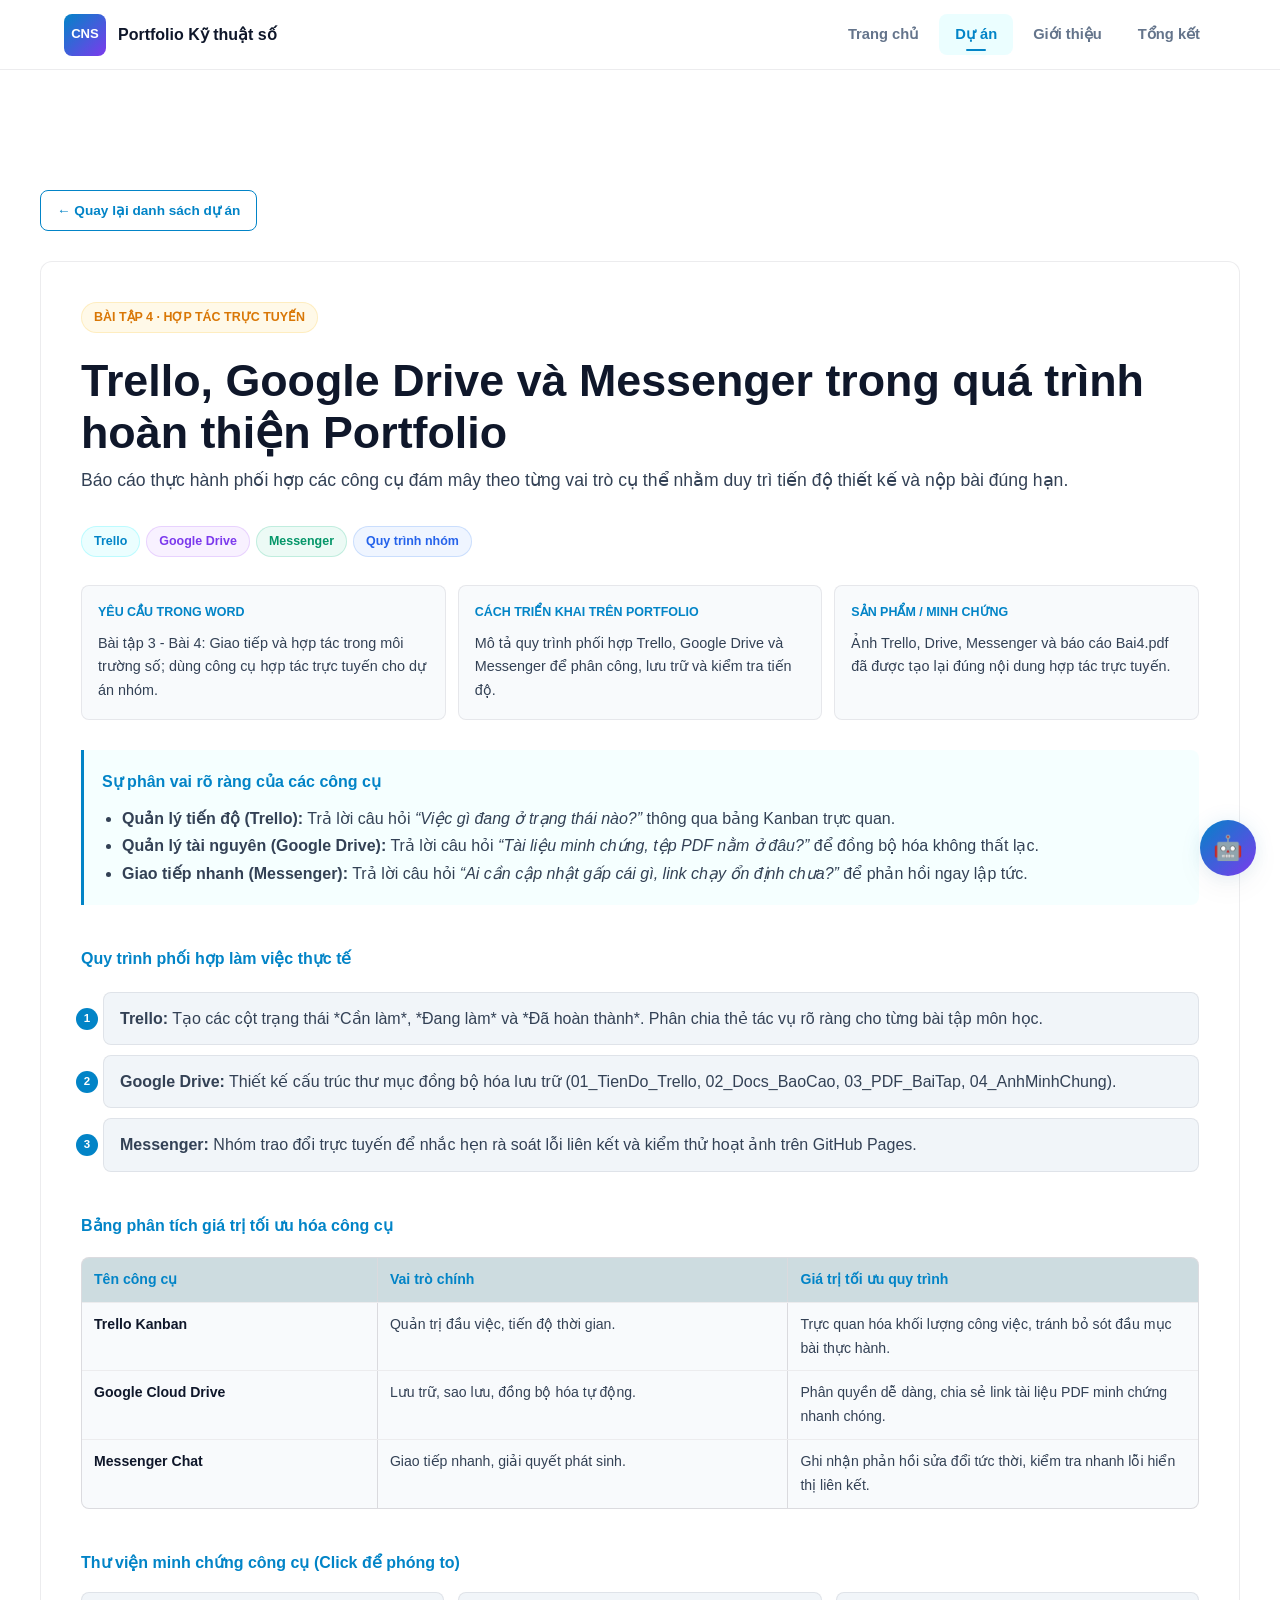
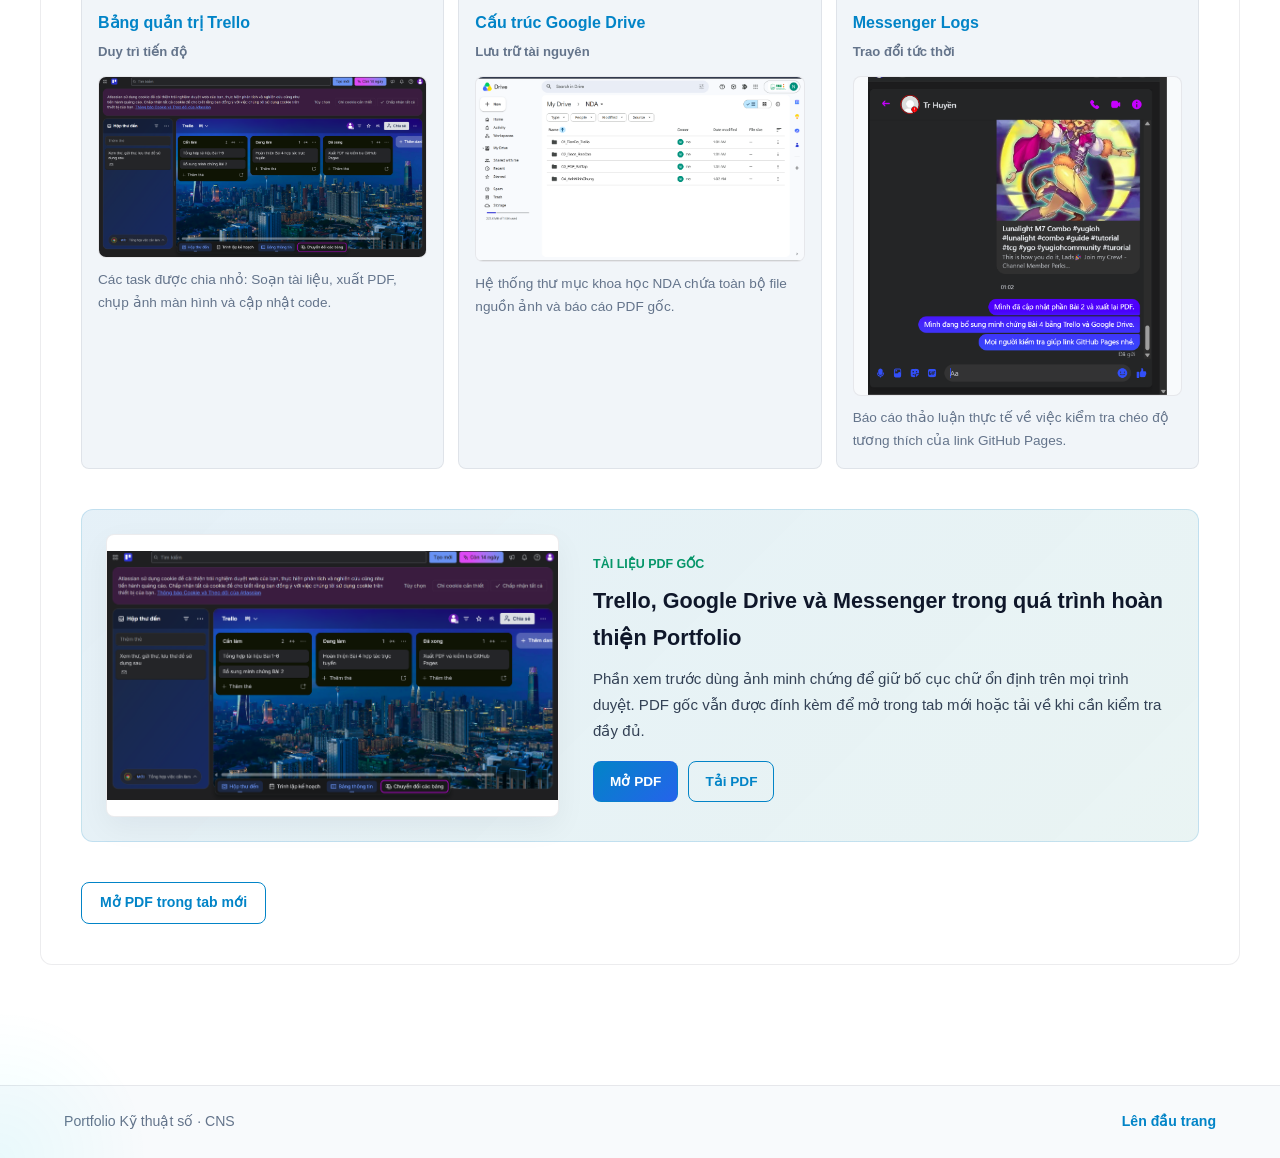
==== Source/project-4.html @ 31e47f51 "Add files via upload" ====
﻿<!DOCTYPE html>
<html lang="vi">
<head>
  <meta charset="utf-8">
  <meta name="viewport" content="width=device-width, initial-scale=1">
  <title>Bài tập 4 | Hợp tác trực tuyến</title>
  <meta name="description" content="Ứng dụng bộ ba công cụ Trello, Google Drive và Messenger để quản trị tiến độ và phối hợp làm việc nhóm hiệu quả.">
  <link rel="stylesheet" href="styles.css">
</head>
<body>
  <div class="scroll-progress"></div>
  <div class="page-transition active"><div class="loader-logo">CNS</div></div>
  <canvas id="matrix-canvas"></canvas>

  <header class="nav-bar">
    <a class="nav-brand" href="index.html">
      <span class="nav-logo">CNS</span>
      <span>Portfolio Kỹ thuật số</span>
    </a>
    <nav class="nav-links">
      <a href="index.html">Trang chủ</a>
      <a href="projects.html" class="active">Dự án</a>
      <a href="about.html">Giới thiệu</a>
      <a href="summary.html">Tổng kết</a>
    </nav>
  </header>

  <main class="section-shell">
    <div style="margin-bottom: 30px;">
      <a href="projects.html" class="btn btn-ghost btn-sm">&larr; Quay lại danh sách dự án</a>
    </div>

    <article class="glass-card fade-up" style="padding: clamp(20px, 5vw, 40px);">
      <div style="margin-bottom: 30px;">
        <span class="eyebrow">BÀI TẬP 4 &middot; HỢP TÁC TRỰC TUYẾN</span>
        <h2 style="margin-top: 10px;">Trello, Google Drive và Messenger trong quá trình hoàn thiện Portfolio</h2>
        <p style="color: var(--text-secondary); font-size: 1.1rem; margin-top: 8px;">
          Báo cáo thực hành phối hợp các công cụ đám mây theo từng vai trò cụ thể nhằm duy trì tiến độ thiết kế và nộp bài đúng hạn.
        </p>
      </div>

      <div class="project-tags" style="padding: 0 0 20px 0;">
        <span class="tag-chip cyan">Trello</span>
        <span class="tag-chip purple">Google Drive</span>
        <span class="tag-chip green">Messenger</span>
        <span class="tag-chip blue">Quy trình nhóm</span>
      </div>

      <div class="evidence-block">
        <h4>Sự phân vai rõ ràng của các công cụ</h4>
        <ul>
          <li><strong>Quản lý tiến độ (Trello):</strong> Trả lời câu hỏi <em>“Việc gì đang ở trạng thái nào?”</em> thông qua bảng Kanban trực quan.</li>
          <li><strong>Quản lý tài nguyên (Google Drive):</strong> Trả lời câu hỏi <em>“Tài liệu minh chứng, tệp PDF nằm ở đâu?”</em> để đồng bộ hóa không thất lạc.</li>
          <li><strong>Giao tiếp nhanh (Messenger):</strong> Trả lời câu hỏi <em>“Ai cần cập nhật gấp cái gì, link chạy ổn định chưa?”</em> để phản hồi ngay lập tức.</li>
        </ul>
      </div>

      <h4 style="margin: 40px 0 10px; color: var(--accent-cyan);">Quy trình phối hợp làm việc thực tế</h4>
      <ol class="timeline-list">
        <li><strong>Trello:</strong> Tạo các cột trạng thái *Cần làm*, *Đang làm* và *Đã hoàn thành*. Phân chia thẻ tác vụ rõ ràng cho từng bài tập môn học.</li>
        <li><strong>Google Drive:</strong> Thiết kế cấu trúc thư mục đồng bộ hóa lưu trữ (01_TienDo_Trello, 02_Docs_BaoCao, 03_PDF_BaiTap, 04_AnhMinhChung).</li>
        <li><strong>Messenger:</strong> Nhóm trao đổi trực tuyến để nhắc hẹn rà soát lỗi liên kết và kiểm thử hoạt ảnh trên GitHub Pages.</li>
      </ol>

      <h4 style="margin: 40px 0 10px; color: var(--accent-cyan);">Bảng phân tích giá trị tối ưu hóa công cụ</h4>
      <div class="strategy-table workflow-table" aria-label="Bảng tối ưu quy trình hợp tác">
        <div><strong>Tên công cụ</strong><strong>Vai trò chính</strong><strong>Giá trị tối ưu quy trình</strong></div>
        <div><span>Trello Kanban</span><span>Quản trị đầu việc, tiến độ thời gian.</span><span>Trực quan hóa khối lượng công việc, tránh bỏ sót đầu mục bài thực hành.</span></div>
        <div><span>Google Cloud Drive</span><span>Lưu trữ, sao lưu, đồng bộ hóa tự động.</span><span>Phân quyền dễ dàng, chia sẻ link tài liệu PDF minh chứng nhanh chóng.</span></div>
        <div><span>Messenger Chat</span><span>Giao tiếp nhanh, giải quyết phát sinh.</span><span>Ghi nhận phản hồi sửa đổi tức thời, kiểm tra nhanh lỗi hiển thị liên kết.</span></div>
      </div>

      <h4 style="margin: 40px 0 10px; color: var(--accent-cyan);">Thư viện minh chứng công cụ (Click để phóng to)</h4>
      <div class="tool-evidence-grid" aria-label="Minh chứng hợp tác trực tuyến Bài 4">
        <article class="tool-evidence-card">
          <div class="tool-evidence-head">
            <strong>Bảng quản trị Trello</strong>
            <span>Duy trì tiến độ</span>
          </div>
          <img class="tool-shot" src="../assets/images/bai4-trello.png" alt="Minh chứng Trello quản lý tiến độ Bài 4">
          <p>Các task được chia nhỏ: Soạn tài liệu, xuất PDF, chụp ảnh màn hình và cập nhật code.</p>
        </article>
        
        <article class="tool-evidence-card">
          <div class="tool-evidence-head">
            <strong>Cấu trúc Google Drive</strong>
            <span>Lưu trữ tài nguyên</span>
          </div>
          <img class="tool-shot" src="../assets/images/bai4-drive.png" alt="Minh chứng Google Drive lưu trữ tài nguyên Bài 4">
          <p>Hệ thống thư mục khoa học NDA chứa toàn bộ file nguồn ảnh và báo cáo PDF gốc.</p>
        </article>

        <article class="tool-evidence-card">
          <div class="tool-evidence-head">
            <strong>Messenger Logs</strong>
            <span>Trao đổi tức thời</span>
          </div>
          <img class="tool-shot" src="../assets/images/bai4-chat.png" alt="Minh chứng Messenger trao đổi về cập nhật Bài 2, bổ sung minh chứng Bài 4 và kiểm tra GitHub Pages">
          <p>Báo cáo thảo luận thực tế về việc kiểm tra chéo độ tương thích của link GitHub Pages.</p>
        </article>
      </div>

      <div class="link-row" style="margin-top: 40px;">
        <a href="../assets/pdfs/Bai4.pdf" target="_blank" rel="noopener">Xem báo cáo PDF đầy đủ</a>
      </div>
    </article>
  </main>

  <button class="chatbot-toggle">🤖</button>
  <div class="chatbot-panel">
    <div class="chatbot-header">
      <div class="bot-avatar">🤖</div>
      <div class="bot-info"><strong>Trợ lý AI</strong><span>Đang trực tuyến</span></div>
    </div>
    <div class="chatbot-messages"></div>
    <div class="chatbot-options"></div>
  </div>
  <button class="back-to-top">↑</button>

  <footer class="site-footer">
    <span>Portfolio Kỹ thuật số &middot; CNS</span>
    <a href="#" class="back-to-top-link">Lên đầu trang</a>
  </footer>

  <script src="script.js"></script>
</body>
</html>
---- Source/styles.css ----
/* ============================================================
   CNS Portfolio — AI / Tech Futuristic Theme
   Design System + All Page Styles
   ============================================================ */

/* --- Design Tokens --- */
:root {
  color-scheme: light;

  /* Backgrounds */
  --bg-primary: #ffffff;
  --bg-secondary: #f8fafc;
  --bg-tertiary: #f1f5f9;
  --bg-glass: rgba(255, 255, 255, 0.75);
  --bg-glass-heavy: rgba(255, 255, 255, 0.95);

  /* Accent Colors */
  --accent-cyan: #0284c7;
  --accent-purple: #7c3aed;
  --accent-green: #059669;
  --accent-pink: #db2777;
  --accent-gold: #d97706;
  --accent-blue: #2563eb;
  --accent-red: #dc2626;

  /* Text */
  --text-primary: #0f172a;
  --text-secondary: #334155;
  --text-muted: #64748b;
  --text-dim: #94a3b8;

  /* Borders & Glow */
  --border-subtle: rgba(15, 23, 42, 0.08);
  --border-glow: rgba(2, 132, 199, 0.15);
  --glow-cyan: 0 0 20px rgba(2, 132, 199, 0.1);
  --glow-purple: 0 0 20px rgba(124, 58, 237, 0.1);
  --glow-green: 0 0 20px rgba(5, 150, 105, 0.1);
  --shadow-card: 0 10px 30px rgba(15, 23, 42, 0.05);
  --shadow-heavy: 0 20px 50px rgba(15, 23, 42, 0.1);

  /* Spacing */
  --page-pad: clamp(18px, 5vw, 72px);
  --section-pad: clamp(60px, 10vw, 120px);

  /* Radius */
  --radius-sm: 8px;
  --radius-md: 10px;
  --radius-lg: 12px;
  --radius-xl: 14px;

  /* Transitions */
  --ease-out: cubic-bezier(0.22, 1, 0.36, 1);
  --transition-fast: 0.2s var(--ease-out);
  --transition-normal: 0.4s var(--ease-out);
  --transition-slow: 0.7s var(--ease-out);
}

/* --- Reset & Base --- */
*, *::before, *::after { box-sizing: border-box; }

html {
  scroll-behavior: smooth;
  scrollbar-width: thin;
  scrollbar-color: var(--accent-cyan) var(--bg-secondary);
}

body {
  margin: 0;
  background: var(--bg-primary);
  color: var(--text-primary);
  font-family: -apple-system, BlinkMacSystemFont, 'Segoe UI', Arial, sans-serif;
  line-height: 1.7;
  font-size: 16px;
  overflow-x: hidden;
}

img { display: block; max-width: 100%; }
a { color: var(--accent-cyan); text-decoration: none; transition: color var(--transition-fast); }
a:hover { color: var(--accent-pink); }
a:focus-visible,
button:focus-visible {
  outline: 3px solid rgba(2, 132, 199, 0.28);
  outline-offset: 3px;
}

h1, h2, h3, h4, p { overflow-wrap: anywhere; }
h1 { margin: 0; font-size: clamp(2.2rem, 6vw, 4.5rem); font-weight: 900; line-height: 1.05; letter-spacing: 0; }
h2 { margin: 0; font-size: clamp(1.6rem, 3.5vw, 2.8rem); font-weight: 800; line-height: 1.15; letter-spacing: 0; }
h3 { margin: 0; font-size: clamp(1.15rem, 2vw, 1.65rem); font-weight: 700; line-height: 1.25; }
h4 { margin: 0 0 10px; font-size: 1rem; font-weight: 700; }

code {
  font-family: Consolas, 'Cascadia Mono', monospace;
  font-size: 0.88em;
}

::selection {
  background: rgba(0, 240, 255, 0.3);
  color: #fff;
}

/* Custom scrollbar */
::-webkit-scrollbar { width: 8px; }
::-webkit-scrollbar-track { background: var(--bg-secondary); }
::-webkit-scrollbar-thumb { background: var(--accent-cyan); border-radius: 4px; }

/* ============================================================
   SCROLL PROGRESS BAR
   ============================================================ */
.scroll-progress {
  position: fixed;
  top: 0;
  left: 0;
  height: 3px;
  background: linear-gradient(90deg, var(--accent-cyan), var(--accent-purple), var(--accent-pink));
  z-index: 100;
  transition: width 0.1s linear;
}

/* ============================================================
   NAVIGATION BAR (shared across all pages)
   ============================================================ */
.nav-bar {
  position: sticky;
  top: 0;
  z-index: 50;
  display: flex;
  align-items: center;
  justify-content: space-between;
  gap: 20px;
  min-height: 70px;
  padding: 12px var(--page-pad);
  background: var(--bg-glass-heavy);
  border-bottom: 1px solid var(--border-subtle);
  backdrop-filter: blur(20px);
  -webkit-backdrop-filter: blur(20px);
}

.nav-brand {
  display: inline-flex;
  align-items: center;
  gap: 12px;
  font-weight: 800;
  text-decoration: none;
  color: var(--text-primary);
}

.nav-brand:hover { color: var(--accent-cyan); }

.nav-logo {
  display: grid;
  width: 42px;
  height: 42px;
  place-items: center;
  background: linear-gradient(135deg, var(--accent-cyan), var(--accent-purple));
  color: #fff;
  border-radius: var(--radius-sm);
  font-size: 0.82rem;
  font-weight: 900;
  letter-spacing: 0;
}

.nav-links {
  display: flex;
  align-items: center;
  gap: 4px;
  flex-wrap: wrap;
}

.nav-links a {
  position: relative;
  min-height: 40px;
  padding: 8px 16px;
  border-radius: var(--radius-sm);
  color: var(--text-muted);
  font-weight: 600;
  font-size: 0.92rem;
  text-decoration: none;
  transition: all var(--transition-fast);
  display: inline-flex;
  align-items: center;
}

.nav-links a:hover,
.nav-links a.active {
  background: rgba(0, 240, 255, 0.08);
  color: var(--accent-cyan);
}

.nav-links a.active::after {
  content: '';
  position: absolute;
  bottom: 4px;
  left: 50%;
  transform: translateX(-50%);
  width: 20px;
  height: 2px;
  background: var(--accent-cyan);
  border-radius: 1px;
  box-shadow: var(--glow-cyan);
}

/* ============================================================
   PARTICLE CANVAS (hero background)
   ============================================================ */
#particle-canvas {
  position: absolute;
  inset: 0;
  z-index: 0;
  pointer-events: none;
}

/* ============================================================
   HERO SECTION (Landing page)
   ============================================================ */
.hero {
  position: relative;
  min-height: calc(100svh - 92px);
  display: flex;
  flex-direction: column;
  justify-content: center;
  align-items: center;
  text-align: center;
  padding: 100px var(--page-pad) 60px;
  background:
    radial-gradient(ellipse at 20% 50%, rgba(0, 240, 255, 0.06) 0%, transparent 60%),
    radial-gradient(ellipse at 80% 20%, rgba(168, 85, 247, 0.06) 0%, transparent 60%),
    var(--bg-primary);
  overflow: hidden;
}

.hero-content {
  position: relative;
  z-index: 2;
  max-width: 900px;
}

.hero-eyebrow {
  display: inline-flex;
  align-items: center;
  gap: 8px;
  margin-bottom: 20px;
  padding: 6px 16px;
  background: rgba(0, 240, 255, 0.08);
  border: 1px solid rgba(0, 240, 255, 0.2);
  border-radius: 50px;
  color: var(--accent-cyan);
  font-size: 0.82rem;
  font-weight: 600;
  letter-spacing: 0;
  text-transform: uppercase;
}

.hero-eyebrow::before {
  content: '';
  width: 8px;
  height: 8px;
  background: var(--accent-cyan);
  border-radius: 50%;
  animation: pulse-dot 2s ease-in-out infinite;
}

.hero h1 { color: var(--text-primary); }

.hero h1 .gradient-text {
  background: linear-gradient(135deg, var(--accent-cyan), var(--accent-purple), var(--accent-pink));
  -webkit-background-clip: text;
  -webkit-text-fill-color: transparent;
  background-clip: text;
}

/* Glitch effect for name */
.glitch {
  position: relative;
  display: inline-block;
}

.glitch::before,
.glitch::after {
  content: attr(data-text);
  position: absolute;
  left: 0;
  top: 0;
  width: 100%;
  height: 100%;
  overflow: hidden;
}

.glitch::before {
  animation: glitch-1 3s infinite linear alternate-reverse;
  clip-path: polygon(0 0, 100% 0, 100% 33%, 0 33%);
  -webkit-text-fill-color: var(--accent-cyan);
}

.glitch::after {
  animation: glitch-2 3s infinite linear alternate-reverse;
  clip-path: polygon(0 67%, 100% 67%, 100% 100%, 0 100%);
  -webkit-text-fill-color: var(--accent-pink);
}

.hero-subtitle {
  max-width: 700px;
  margin: 24px auto 0;
  color: var(--text-secondary);
  font-size: clamp(1rem, 2vw, 1.2rem);
  line-height: 1.8;
}

.hero-stats {
  display: flex;
  justify-content: center;
  gap: 40px;
  margin-top: 40px;
  flex-wrap: wrap;
}

.hero-stat {
  text-align: center;
}

.hero-stat .stat-number {
  display: block;
  font-size: 2.5rem;
  font-weight: 900;
  color: var(--accent-cyan);
  font-family: Consolas, 'Cascadia Mono', monospace;
  line-height: 1;
}

.hero-stat .stat-label {
  display: block;
  margin-top: 6px;
  color: var(--text-muted);
  font-size: 0.85rem;
  font-weight: 600;
  text-transform: uppercase;
  letter-spacing: 0;
}

.hero-actions {
  display: flex;
  justify-content: center;
  gap: 16px;
  margin-top: 44px;
  flex-wrap: wrap;
}

.scroll-hint {
  position: absolute;
  bottom: 30px;
  left: 50%;
  transform: translateX(-50%);
  z-index: 2;
  display: flex;
  flex-direction: column;
  align-items: center;
  gap: 8px;
  color: var(--text-muted);
  font-size: 0.8rem;
  animation: bounce-down 2s ease-in-out infinite;
}

.scroll-hint svg {
  width: 24px;
  height: 24px;
  stroke: var(--accent-cyan);
}

/* ============================================================
   BUTTONS
   ============================================================ */
.btn {
  display: inline-flex;
  align-items: center;
  justify-content: center;
  gap: 8px;
  min-height: 48px;
  padding: 12px 28px;
  border: 1px solid var(--border-subtle);
  border-radius: var(--radius-sm);
  font-weight: 700;
  font-size: 0.95rem;
  text-decoration: none;
  cursor: pointer;
  transition: all var(--transition-fast);
  background: transparent;
  color: var(--text-primary);
}

.btn-primary {
  background: linear-gradient(135deg, var(--accent-cyan), var(--accent-blue));
  border-color: transparent;
  color: var(--bg-primary);
}

.btn-primary:hover {
  box-shadow: var(--glow-cyan), 0 4px 20px rgba(0, 240, 255, 0.3);
  transform: translateY(-2px);
  color: var(--bg-primary);
}

.btn-ghost {
  border-color: var(--accent-cyan);
  color: var(--accent-cyan);
}

.btn-ghost:hover {
  background: rgba(0, 240, 255, 0.1);
  box-shadow: var(--glow-cyan);
  color: var(--accent-cyan);
}

.btn-sm {
  min-height: 38px;
  padding: 8px 16px;
  font-size: 0.85rem;
}

/* Glow button */
.glow-btn {
  position: relative;
  overflow: hidden;
}

.glow-btn::before {
  content: '';
  position: absolute;
  inset: -2px;
  background: linear-gradient(135deg, var(--accent-cyan), var(--accent-purple), var(--accent-pink), var(--accent-cyan));
  background-size: 300% 300%;
  border-radius: inherit;
  z-index: -1;
  animation: gradient-rotate 4s ease infinite;
  opacity: 0;
  transition: opacity var(--transition-fast);
}

.glow-btn:hover::before { opacity: 1; }

/* ============================================================
   GLASS CARD
   ============================================================ */
.glass-card {
  background: var(--bg-glass);
  border: 1px solid var(--border-subtle);
  border-radius: var(--radius-lg);
  backdrop-filter: blur(16px);
  -webkit-backdrop-filter: blur(16px);
  transition: all var(--transition-normal);
}

.glass-card:hover {
  border-color: var(--border-glow);
  box-shadow: var(--shadow-card), 0 0 30px rgba(0, 240, 255, 0.08);
  transform: translateY(-4px);
}

/* ============================================================
   NAV CARDS (Landing page — 3 preview cards)
   ============================================================ */
.nav-cards {
  display: grid;
  grid-template-columns: repeat(3, 1fr);
  gap: 24px;
  max-width: 1100px;
  margin: 0 auto;
  padding: 0 var(--page-pad);
}

.nav-card {
  position: relative;
  padding: 36px 28px;
  text-align: left;
  text-decoration: none;
  color: var(--text-primary);
  overflow: hidden;
}

.nav-card-icon {
  display: flex;
  align-items: center;
  justify-content: center;
  width: 56px;
  height: 56px;
  margin-bottom: 20px;
  border-radius: var(--radius-md);
  font-size: 1.5rem;
}

.nav-card:nth-child(1) .nav-card-icon { background: rgba(0, 240, 255, 0.1); color: var(--accent-cyan); }
.nav-card:nth-child(2) .nav-card-icon { background: rgba(168, 85, 247, 0.1); color: var(--accent-purple); }
.nav-card:nth-child(3) .nav-card-icon { background: rgba(16, 185, 129, 0.1); color: var(--accent-green); }
.nav-card:nth-child(4) .nav-card-icon { background: rgba(217, 119, 6, 0.1); color: var(--accent-gold); }

.nav-card h3 { margin-bottom: 8px; }
.nav-card p { color: var(--text-muted); font-size: 0.92rem; margin: 0; }

.nav-card .card-arrow {
  display: inline-flex;
  margin-top: 16px;
  color: var(--accent-cyan);
  font-weight: 700;
  font-size: 0.88rem;
  gap: 6px;
  align-items: center;
  transition: gap var(--transition-fast);
}

.nav-card:hover .card-arrow { gap: 12px; }

/* Corner glow dots */
.nav-card::before {
  content: '';
  position: absolute;
  top: -1px;
  right: -1px;
  width: 60px;
  height: 60px;
  border-radius: 0 var(--radius-lg) 0 80%;
  opacity: 0;
  transition: opacity var(--transition-fast);
}

.nav-card:nth-child(1)::before { background: radial-gradient(circle at top right, rgba(0,240,255,0.2), transparent 70%); }
.nav-card:nth-child(2)::before { background: radial-gradient(circle at top right, rgba(168,85,247,0.2), transparent 70%); }
.nav-card:nth-child(3)::before { background: radial-gradient(circle at top right, rgba(16,185,129,0.2), transparent 70%); }
.nav-card:nth-child(4)::before { background: radial-gradient(circle at top right, rgba(217,119,6,0.2), transparent 70%); }

.nav-card:hover::before { opacity: 1; }

/* ============================================================
   SECTION LAYOUTS (shared)
   ============================================================ */
.section-shell {
  width: min(1200px, calc(100% - 36px));
  margin: 0 auto;
  padding: var(--section-pad) 0;
}

.section-heading {
  margin-bottom: 40px;
}

.eyebrow {
  display: inline-block;
  margin: 0 0 12px;
  padding: 4px 12px;
  background: rgba(251, 191, 36, 0.1);
  border: 1px solid rgba(251, 191, 36, 0.2);
  border-radius: 50px;
  color: var(--accent-gold);
  font-size: 0.78rem;
  font-weight: 700;
  letter-spacing: 0;
  text-transform: uppercase;
}

/* ============================================================
   TAG CHIPS
   ============================================================ */
.tag-chip {
  display: inline-flex;
  align-items: center;
  padding: 4px 12px;
  border-radius: 50px;
  font-size: 0.78rem;
  font-weight: 600;
  border: 1px solid;
}

.tag-chip.cyan { background: rgba(0,240,255,0.08); border-color: rgba(0,240,255,0.2); color: var(--accent-cyan); }
.tag-chip.purple { background: rgba(168,85,247,0.08); border-color: rgba(168,85,247,0.2); color: var(--accent-purple); }
.tag-chip.green { background: rgba(16,185,129,0.08); border-color: rgba(16,185,129,0.2); color: var(--accent-green); }
.tag-chip.pink { background: rgba(244,114,182,0.08); border-color: rgba(244,114,182,0.2); color: var(--accent-pink); }
.tag-chip.gold { background: rgba(251,191,36,0.08); border-color: rgba(251,191,36,0.2); color: var(--accent-gold); }
.tag-chip.blue { background: rgba(59,130,246,0.08); border-color: rgba(59,130,246,0.2); color: var(--accent-blue); }

/* ============================================================
   PROJECT CARDS (Projects page)
   ============================================================ */
.filter-bar {
  display: flex;
  gap: 8px;
  flex-wrap: wrap;
  margin-bottom: 32px;
}

.filter-btn {
  padding: 8px 18px;
  border: 1px solid var(--border-subtle);
  border-radius: 50px;
  background: transparent;
  color: var(--text-muted);
  font-family: inherit;
  font-size: 0.88rem;
  font-weight: 600;
  cursor: pointer;
  transition: all var(--transition-fast);
}

.filter-btn:hover,
.filter-btn.active {
  background: rgba(0, 240, 255, 0.1);
  border-color: var(--accent-cyan);
  color: var(--accent-cyan);
}

.project-grid {
  display: grid;
  grid-template-columns: repeat(2, 1fr);
  gap: 24px;
}

.project-card {
  position: relative;
  padding: 0;
  overflow: hidden;
  cursor: pointer;
  transition: all var(--transition-normal);
}

.project-card-header {
  padding: 28px 28px 0;
}

.project-number {
  font-family: Consolas, 'Cascadia Mono', monospace;
  font-size: 0.78rem;
  font-weight: 700;
  color: var(--accent-cyan);
  letter-spacing: 0;
}

.project-card-header h3 {
  margin-top: 8px;
  transition: color var(--transition-fast);
}

.project-card:hover .project-card-header h3 {
  color: var(--accent-cyan);
}

.project-card-header p {
  margin: 10px 0 0;
  color: var(--text-muted);
  font-size: 0.92rem;
}

.project-tags {
  display: flex;
  flex-wrap: wrap;
  gap: 6px;
  padding: 16px 28px;
}

.project-card-preview {
  margin: 0;
  padding: 0 28px 28px;
}

.project-card-preview img {
  width: 100%;
  aspect-ratio: 16 / 10;
  object-fit: cover;
  border-radius: var(--radius-sm);
  border: 1px solid var(--border-subtle);
}

/* Accordion expand */
.project-detail {
  max-height: 0;
  overflow: hidden;
  transition: max-height 0.6s var(--ease-out);
}

.project-detail.open {
  max-height: 3000px;
}

.project-detail-inner {
  padding: 0 28px 28px;
  border-top: 1px solid var(--border-subtle);
}

.project-expand-btn {
  display: flex;
  align-items: center;
  justify-content: center;
  gap: 6px;
  width: 100%;
  padding: 14px;
  border: none;
  border-top: 1px solid var(--border-subtle);
  background: rgba(0, 240, 255, 0.03);
  color: var(--accent-cyan);
  font-family: inherit;
  font-weight: 600;
  font-size: 0.88rem;
  cursor: pointer;
  transition: background var(--transition-fast);
}

.project-expand-btn:hover {
  background: rgba(0, 240, 255, 0.08);
}

.project-expand-btn svg {
  width: 16px;
  height: 16px;
  transition: transform var(--transition-fast);
}

.project-detail.open ~ .project-expand-btn svg,
.project-card.expanded .project-expand-btn svg {
  transform: rotate(180deg);
}

/* Evidence block */
.evidence-block {
  margin-top: 20px;
  padding: 18px;
  background: rgba(0, 240, 255, 0.04);
  border-left: 3px solid var(--accent-cyan);
  border-radius: 0 var(--radius-sm) var(--radius-sm) 0;
}

.evidence-block h4 { color: var(--accent-cyan); }
.evidence-block ul { padding-left: 20px; margin: 8px 0 0; color: var(--text-secondary); }
.evidence-block p { margin: 0; color: var(--text-secondary); }

/* Strategy table */
.strategy-table {
  display: grid;
  gap: 1px;
  margin-top: 18px;
  overflow: hidden;
  border: 1px solid var(--border-subtle);
  border-radius: var(--radius-sm);
  background: var(--border-subtle);
}

.strategy-table > div {
  display: grid;
  grid-template-columns: 0.9fr 1.25fr 1.25fr;
  gap: 1px;
  background: var(--border-subtle);
}

.strategy-table strong,
.strategy-table span {
  display: block;
  padding: 10px 12px;
  background: var(--bg-secondary);
  color: var(--text-secondary);
  font-size: 0.88rem;
}

.strategy-table strong {
  background: rgba(0, 240, 255, 0.06);
  color: var(--accent-cyan);
  font-weight: 700;
}

.strategy-table span:first-child { font-weight: 600; color: var(--text-primary); }

/* Insight grid */
.insight-grid {
  display: grid;
  grid-template-columns: repeat(2, 1fr);
  gap: 10px;
  margin-top: 18px;
}

.insight-grid div {
  padding: 14px;
  background: var(--bg-tertiary);
  border: 1px solid var(--border-subtle);
  border-radius: var(--radius-sm);
}

.insight-grid span { color: var(--accent-cyan); font-weight: 700; font-size: 0.88rem; }
.insight-grid p { margin: 4px 0 0; color: var(--text-muted); font-size: 0.88rem; }

/* Query grid (terminal style) */
.query-grid {
  display: grid;
  gap: 8px;
  margin-top: 18px;
}

.query-grid code {
  display: block;
  padding: 12px 16px;
  background: var(--bg-primary);
  color: var(--accent-green);
  border: 1px solid var(--border-subtle);
  border-radius: var(--radius-sm);
  overflow-wrap: anywhere;
  position: relative;
}

.query-grid code::before {
  content: '$ ';
  color: var(--accent-cyan);
  font-weight: 700;
}

/* Prompt stack */
.prompt-stack {
  display: grid;
  gap: 10px;
  margin-top: 20px;
}

.prompt-stack div {
  padding: 16px;
  border: 1px solid var(--border-subtle);
  border-radius: var(--radius-sm);
  background: var(--bg-tertiary);
}

.prompt-stack span {
  font-weight: 700;
  font-size: 0.82rem;
  text-transform: uppercase;
  letter-spacing: 0;
}

.prompt-stack div:nth-child(1) span { color: var(--text-muted); }
.prompt-stack div:nth-child(2) span { color: var(--accent-gold); }
.prompt-stack div:nth-child(3) span { color: var(--accent-green); }

.prompt-stack p { margin: 6px 0 0; color: var(--text-secondary); }

/* Folder map */
.folder-map {
  display: grid;
  gap: 6px;
  margin-top: 18px;
}

.folder-map span {
  display: block;
  padding: 10px 14px;
  background: var(--bg-tertiary);
  border: 1px solid var(--border-subtle);
  border-radius: var(--radius-sm);
  font-family: Consolas, 'Cascadia Mono', monospace;
  font-size: 0.88rem;
  color: var(--text-secondary);
}

.folder-map span:first-child { color: var(--accent-cyan); font-weight: 700; }

.folder-map span:not(:first-child) {
  margin-left: 24px;
  position: relative;
}

.folder-map span:not(:first-child)::before {
  content: '├── ';
  color: var(--text-dim);
}

/* Media gallery */
.media-gallery {
  display: grid;
  grid-template-columns: repeat(2, 1fr);
  gap: 10px;
  margin-top: 16px;
}

.media-gallery img {
  width: 100%;
  aspect-ratio: 4 / 3;
  object-fit: contain;
  background: var(--bg-tertiary);
  border: 1px solid var(--border-subtle);
  border-radius: var(--radius-sm);
  cursor: zoom-in;
  transition: all var(--transition-fast);
}

.media-gallery img:hover {
  border-color: var(--accent-cyan);
  box-shadow: var(--glow-cyan);
}

/* Tool tags */
.tool-tags, .principles {
  display: flex;
  flex-wrap: wrap;
  gap: 8px;
  margin-top: 16px;
}

.tool-tags span {
  padding: 6px 14px;
  background: rgba(251, 191, 36, 0.08);
  border: 1px solid rgba(251, 191, 36, 0.2);
  border-radius: 50px;
  color: var(--accent-gold);
  font-size: 0.82rem;
  font-weight: 600;
}

.principles span {
  padding: 6px 14px;
  background: rgba(16, 185, 129, 0.08);
  border: 1px solid rgba(16, 185, 129, 0.2);
  border-radius: 50px;
  color: var(--accent-green);
  font-size: 0.82rem;
  font-weight: 600;
}

/* Link row */
.link-row {
  display: flex;
  flex-wrap: wrap;
  gap: 10px;
  margin-top: 18px;
}

.link-row a {
  display: inline-flex;
  align-items: center;
  gap: 6px;
  min-height: 40px;
  padding: 8px 18px;
  border: 1px solid var(--accent-cyan);
  border-radius: var(--radius-sm);
  color: var(--accent-cyan);
  font-weight: 600;
  font-size: 0.88rem;
  transition: all var(--transition-fast);
}

.link-row a:hover {
  background: var(--accent-cyan);
  color: var(--bg-primary);
  box-shadow: var(--glow-cyan);
}

/* Assignment requirement check */
.assignment-check {
  display: grid;
  grid-template-columns: repeat(3, 1fr);
  gap: 12px;
  margin: 8px 0 30px;
}

.assignment-check div {
  padding: 16px;
  background: var(--bg-secondary);
  border: 1px solid var(--border-subtle);
  border-radius: var(--radius-sm);
}

.assignment-check span {
  display: block;
  margin-bottom: 8px;
  color: var(--accent-cyan);
  font-size: 0.78rem;
  font-weight: 800;
  text-transform: uppercase;
}

.assignment-check p {
  margin: 0;
  color: var(--text-secondary);
  font-size: 0.9rem;
  line-height: 1.65;
}

/* PDF showcase */
.pdf-showcase {
  display: grid;
  grid-template-columns: minmax(220px, 0.78fr) 1fr;
  gap: clamp(18px, 4vw, 34px);
  align-items: center;
  margin-top: 40px;
  padding: clamp(16px, 3vw, 24px);
  background:
    linear-gradient(135deg, rgba(2, 132, 199, 0.08), rgba(5, 150, 105, 0.06)),
    var(--bg-secondary);
  border: 1px solid rgba(2, 132, 199, 0.16);
  border-radius: var(--radius-lg);
}

.pdf-preview {
  margin: 0;
}

.pdf-preview img {
  width: 100%;
  aspect-ratio: 16 / 10;
  object-fit: contain;
  background: var(--bg-primary);
  border: 1px solid var(--border-subtle);
  border-radius: var(--radius-sm);
  box-shadow: var(--shadow-card);
}

.pdf-kicker {
  display: inline-flex;
  margin-bottom: 8px;
  color: var(--accent-green);
  font-size: 0.78rem;
  font-weight: 800;
  text-transform: uppercase;
}

.pdf-copy h4 {
  margin: 0;
  color: var(--text-primary);
  font-size: clamp(1.05rem, 2vw, 1.35rem);
}

.pdf-copy p {
  margin: 10px 0 0;
  color: var(--text-secondary);
  font-size: 0.94rem;
}

.pdf-actions {
  display: flex;
  flex-wrap: wrap;
  gap: 10px;
  margin-top: 18px;
}

/* Source panel */
.source-panel {
  margin-top: 16px;
  padding: 18px;
  background: rgba(168, 85, 247, 0.04);
  border-left: 3px solid var(--accent-purple);
  border-radius: 0 var(--radius-sm) var(--radius-sm) 0;
}

.source-panel h4 { color: var(--accent-purple); }
.source-panel dl, .source-panel dd { margin: 0; }
.source-panel dt { margin-top: 14px; font-weight: 700; color: var(--text-primary); }
.source-panel dt:first-of-type { margin-top: 0; }
.source-panel dd { color: var(--text-muted); }

.evidence-showcase {
  align-items: start;
}

/* Summary page */
.summary-lead {
  display: grid;
  grid-template-columns: repeat(3, 1fr);
  gap: 1px;
  overflow: hidden;
  padding: 0;
}

.summary-lead > div {
  padding: clamp(20px, 3vw, 28px);
  background: var(--bg-glass-heavy);
}

.summary-lead span {
  display: block;
  color: var(--accent-gold);
  font-size: 0.78rem;
  font-weight: 800;
  text-transform: uppercase;
}

.summary-lead strong {
  display: block;
  margin-top: 8px;
  color: var(--text-primary);
  font-size: clamp(1.25rem, 3vw, 1.8rem);
  line-height: 1.2;
}

.summary-lead p {
  margin: 10px 0 0;
  color: var(--text-secondary);
  font-size: 0.94rem;
}

/* Tool evidence grid (Bài 4) */
.tool-evidence-grid {
  display: grid;
  grid-template-columns: repeat(3, 1fr);
  gap: 14px;
  margin-top: 16px;
}

.tool-evidence-card {
  padding: 16px;
  background: var(--bg-tertiary);
  border: 1px solid var(--border-subtle);
  border-radius: var(--radius-sm);
}

.tool-evidence-head { margin-bottom: 12px; }
.tool-evidence-head strong { display: block; color: var(--accent-cyan); font-size: 1rem; }
.tool-evidence-head span { color: var(--text-muted); font-size: 0.82rem; font-weight: 600; }

.tool-shot {
  width: 100%;
  max-height: 320px;
  object-fit: contain;
  background: var(--bg-secondary);
  border: 1px solid var(--border-subtle);
  border-radius: var(--radius-sm);
}

.tool-evidence-card > p {
  margin: 10px 0 0;
  color: var(--text-muted);
  font-size: 0.85rem;
}

/* Evidence figure */
.evidence-figure { margin: 16px 0 0; }
.evidence-figure img {
  width: 100%;
  border: 1px solid var(--border-subtle);
  border-radius: var(--radius-sm);
}
.evidence-figure figcaption { margin-top: 8px; color: var(--text-muted); font-size: 0.82rem; }

/* Poster / wide figure */
.poster-frame, .wide-figure { margin: 0; }

.poster-frame img {
  width: min(400px, 100%);
  max-height: 700px;
  margin-left: auto;
  object-fit: contain;
  background: var(--bg-tertiary);
  border-radius: var(--radius-sm);
}

.wide-figure img {
  width: 100%;
  object-fit: contain;
  background: var(--bg-tertiary);
  border-radius: var(--radius-sm);
}

/* Timeline (Bài 4) */
.timeline-list {
  display: grid;
  gap: 10px;
  margin: 20px 0 0;
  padding-left: 22px;
  list-style: none;
  counter-reset: timeline-counter;
}

.timeline-list li {
  counter-increment: timeline-counter;
  position: relative;
  padding: 12px 16px;
  background: var(--bg-tertiary);
  border-radius: var(--radius-sm);
  border: 1px solid var(--border-subtle);
  color: var(--text-secondary);
}

.timeline-list li::before {
  content: counter(timeline-counter);
  position: absolute;
  left: -28px;
  top: 50%;
  transform: translateY(-50%);
  width: 22px;
  height: 22px;
  display: grid;
  place-items: center;
  background: var(--accent-cyan);
  color: var(--bg-primary);
  border-radius: 50%;
  font-size: 0.72rem;
  font-weight: 800;
}

/* ============================================================
   TIMELINE PAGE
   ============================================================ */
.timeline-container {
  position: relative;
  max-width: 900px;
  margin: 0 auto;
  padding: 20px 0;
}

/* Vertical line */
.timeline-container::before {
  content: '';
  position: absolute;
  left: 50%;
  top: 0;
  bottom: 0;
  width: 2px;
  background: linear-gradient(to bottom, transparent, var(--accent-cyan), var(--accent-purple), var(--accent-cyan), transparent);
  transform: translateX(-50%);
}

.timeline-node {
  position: relative;
  display: grid;
  grid-template-columns: 1fr 1fr;
  gap: 40px;
  margin-bottom: 60px;
  align-items: center;
}

.timeline-node:nth-child(even) .timeline-content { grid-column: 2; }
.timeline-node:nth-child(even) .timeline-media { grid-column: 1; grid-row: 1; }

.timeline-dot {
  position: absolute;
  left: 50%;
  top: 50%;
  transform: translate(-50%, -50%);
  width: 20px;
  height: 20px;
  background: var(--bg-primary);
  border: 3px solid var(--accent-cyan);
  border-radius: 50%;
  z-index: 2;
  transition: all var(--transition-normal);
}

.timeline-node.active .timeline-dot {
  background: var(--accent-cyan);
  box-shadow: var(--glow-cyan), 0 0 40px rgba(0, 240, 255, 0.4);
  transform: translate(-50%, -50%) scale(1.3);
}

.timeline-node.milestone .timeline-dot {
  width: 28px;
  height: 28px;
  border-color: var(--accent-gold);
}

.timeline-node.milestone.active .timeline-dot {
  background: var(--accent-gold);
  box-shadow: 0 0 20px rgba(251, 191, 36, 0.5);
}

.timeline-content {
  padding: 24px;
  background: var(--bg-glass);
  border: 1px solid var(--border-subtle);
  border-radius: var(--radius-lg);
  backdrop-filter: blur(10px);
  transition: all var(--transition-normal);
}

.timeline-node.active .timeline-content {
  border-color: var(--border-glow);
  box-shadow: 0 0 30px rgba(0, 240, 255, 0.08);
}

.timeline-content .kicker {
  color: var(--accent-gold);
  font-size: 0.78rem;
  font-weight: 700;
  text-transform: uppercase;
  letter-spacing: 0;
}

.timeline-content h3 { margin-top: 6px; }
.timeline-content p { margin: 8px 0 0; color: var(--text-muted); font-size: 0.9rem; }

.timeline-content .timeline-link {
  display: inline-flex;
  align-items: center;
  gap: 6px;
  margin-top: 14px;
  color: var(--accent-cyan);
  font-weight: 600;
  font-size: 0.88rem;
}

.timeline-media {
  text-align: center;
}

.timeline-media img {
  max-height: 200px;
  border-radius: var(--radius-sm);
  border: 1px solid var(--border-subtle);
  margin: 0 auto;
}

/* Timeline progress bar */
.timeline-progress {
  display: flex;
  align-items: center;
  gap: 12px;
  max-width: 900px;
  margin: 0 auto 40px;
  padding: 16px 24px;
  background: var(--bg-glass);
  border: 1px solid var(--border-subtle);
  border-radius: var(--radius-lg);
  backdrop-filter: blur(10px);
}

.timeline-progress-label {
  color: var(--text-muted);
  font-weight: 600;
  font-size: 0.88rem;
  white-space: nowrap;
}

.timeline-progress-bar {
  flex: 1;
  height: 6px;
  background: var(--bg-tertiary);
  border-radius: 3px;
  overflow: hidden;
}

.timeline-progress-fill {
  height: 100%;
  background: linear-gradient(90deg, var(--accent-cyan), var(--accent-purple));
  border-radius: 3px;
  transition: width 1s var(--ease-out);
  box-shadow: var(--glow-cyan);
}

.timeline-progress-count {
  color: var(--accent-cyan);
  font-family: Consolas, 'Cascadia Mono', monospace;
  font-weight: 700;
  font-size: 0.92rem;
}

/* ============================================================
   ABOUT PAGE
   ============================================================ */
.about-hero {
  display: grid;
  grid-template-columns: auto 1fr;
  gap: 40px;
  align-items: center;
  padding: 40px;
  background: var(--bg-glass);
  border: 1px solid var(--border-subtle);
  border-radius: var(--radius-xl);
  backdrop-filter: blur(16px);
}

.about-portrait {
  position: relative;
  width: 180px;
  height: 240px;
  border-radius: var(--radius-lg);
  overflow: hidden;
  border: 3px solid var(--bg-primary);
  box-shadow: 0 10px 30px rgba(15, 23, 42, 0.08), 0 1px 3px rgba(15, 23, 42, 0.04);
  transition: transform var(--transition-normal);
}

.about-portrait:hover {
  transform: translateY(-4px) scale(1.02);
}

.about-portrait img {
  width: 100%;
  height: 100%;
  object-fit: cover;
}

.about-info h1 {
  font-size: clamp(1.8rem, 4vw, 2.8rem);
}

.about-info .about-subtitle {
  margin: 8px 0 0;
  color: var(--text-muted);
  font-size: 1.05rem;
}

.about-facts {
  display: flex;
  flex-wrap: wrap;
  gap: 10px;
  margin-top: 20px;
}

.about-fact {
  padding: 8px 16px;
  background: var(--bg-tertiary);
  border: 1px solid var(--border-subtle);
  border-radius: var(--radius-sm);
}

.about-fact dt {
  color: var(--text-muted);
  font-size: 0.72rem;
  font-weight: 700;
  text-transform: uppercase;
  letter-spacing: 0;
}

.about-fact dd {
  margin: 2px 0 0;
  font-weight: 700;
  color: var(--text-primary);
}

/* Skill bars */
.skills-section {
  margin-top: 60px;
}

.skill-bars {
  display: grid;
  gap: 20px;
  margin-top: 24px;
}

.skill-item { display: grid; gap: 8px; }

.skill-header {
  display: flex;
  justify-content: space-between;
  align-items: center;
}

.skill-name {
  font-weight: 600;
  color: var(--text-primary);
  font-size: 0.92rem;
}

.skill-percent {
  font-family: Consolas, 'Cascadia Mono', monospace;
  font-weight: 700;
  font-size: 0.85rem;
  color: var(--accent-cyan);
}

.skill-track {
  height: 8px;
  background: var(--bg-tertiary);
  border-radius: 4px;
  overflow: hidden;
}

.skill-fill {
  height: 100%;
  border-radius: 4px;
  background: linear-gradient(90deg, var(--accent-cyan), var(--accent-purple));
  width: 0;
  transition: width 1.5s var(--ease-out);
}

.skill-fill.green { background: linear-gradient(90deg, var(--accent-green), var(--accent-cyan)); }
.skill-fill.purple { background: linear-gradient(90deg, var(--accent-purple), var(--accent-pink)); }
.skill-fill.gold { background: linear-gradient(90deg, var(--accent-gold), var(--accent-red)); }

/* Bento grid (summary) */
.bento-grid {
  display: grid;
  grid-template-columns: repeat(3, 1fr);
  gap: 20px;
  margin-top: 60px;
}

.bento-card {
  padding: 28px;
  background: var(--bg-glass);
  border: 1px solid var(--border-subtle);
  border-radius: var(--radius-lg);
  backdrop-filter: blur(10px);
  transition: all var(--transition-normal);
}

.bento-card:hover {
  border-color: var(--border-glow);
  transform: translateY(-4px);
}

.bento-card h3 {
  display: flex;
  align-items: center;
  gap: 10px;
  font-size: 1.05rem;
  margin-bottom: 12px;
}

.bento-card h3 .bento-icon {
  font-size: 1.3rem;
}

.bento-card p {
  margin: 0;
  color: var(--text-muted);
  font-size: 0.92rem;
  line-height: 1.7;
}

.bento-card:nth-child(1) h3 { color: var(--accent-cyan); }
.bento-card:nth-child(2) h3 { color: var(--accent-green); }
.bento-card:nth-child(3) h3 { color: var(--accent-purple); }
.bento-card:nth-child(4) h3 { color: var(--accent-pink); }
.bento-card:nth-child(5) h3 { color: var(--accent-gold); }
.bento-card:nth-child(6) h3 { color: var(--accent-blue); }

/* ============================================================
   AI CHATBOT WIDGET
   ============================================================ */
.chatbot-toggle {
  position: fixed;
  bottom: 24px;
  right: 24px;
  z-index: 40;
  width: 56px;
  height: 56px;
  border: none;
  border-radius: 50%;
  background: linear-gradient(135deg, var(--accent-cyan), var(--accent-purple));
  color: var(--bg-primary);
  font-size: 1.5rem;
  cursor: pointer;
  box-shadow: var(--glow-cyan), var(--shadow-card);
  transition: all var(--transition-fast);
  display: flex;
  align-items: center;
  justify-content: center;
}

.chatbot-toggle:hover {
  transform: scale(1.1);
  box-shadow: 0 0 30px rgba(0, 240, 255, 0.5), var(--shadow-card);
}

.chatbot-panel {
  position: fixed;
  bottom: 92px;
  right: 24px;
  z-index: 40;
  width: 360px;
  max-height: 480px;
  background: var(--bg-secondary);
  border: 1px solid var(--border-subtle);
  border-radius: var(--radius-lg);
  box-shadow: var(--shadow-heavy);
  display: none;
  flex-direction: column;
  overflow: hidden;
}

.chatbot-panel.open { display: flex; }

.chatbot-header {
  display: flex;
  align-items: center;
  gap: 10px;
  padding: 16px;
  background: var(--bg-tertiary);
  border-bottom: 1px solid var(--border-subtle);
}

.chatbot-header .bot-avatar {
  width: 36px;
  height: 36px;
  border-radius: 50%;
  background: linear-gradient(135deg, var(--accent-cyan), var(--accent-purple));
  display: grid;
  place-items: center;
  font-size: 1rem;
  color: var(--bg-primary);
}

.chatbot-header .bot-info strong { display: block; font-size: 0.92rem; }
.chatbot-header .bot-info span { color: var(--accent-green); font-size: 0.75rem; font-weight: 600; }

.chatbot-messages {
  flex: 1;
  padding: 16px;
  overflow-y: auto;
  display: flex;
  flex-direction: column;
  gap: 12px;
  max-height: 320px;
}

.chat-msg {
  max-width: 85%;
  padding: 10px 14px;
  border-radius: var(--radius-md);
  font-size: 0.88rem;
  line-height: 1.6;
  animation: fadeInUp 0.3s var(--ease-out);
}

.chat-msg.bot {
  align-self: flex-start;
  background: var(--bg-tertiary);
  border: 1px solid var(--border-subtle);
  color: var(--text-secondary);
}

.chat-msg.user {
  align-self: flex-end;
  background: linear-gradient(135deg, rgba(0,240,255,0.15), rgba(168,85,247,0.15));
  border: 1px solid rgba(0,240,255,0.2);
  color: var(--text-primary);
}

.chatbot-options {
  padding: 12px 16px;
  border-top: 1px solid var(--border-subtle);
  display: flex;
  flex-wrap: wrap;
  gap: 6px;
}

.chat-option {
  padding: 7px 14px;
  border: 1px solid rgba(0, 240, 255, 0.2);
  border-radius: 50px;
  background: rgba(0, 240, 255, 0.05);
  color: var(--accent-cyan);
  font-family: inherit;
  font-size: 0.8rem;
  font-weight: 600;
  cursor: pointer;
  transition: all var(--transition-fast);
}

.chat-option:hover {
  background: rgba(0, 240, 255, 0.15);
  border-color: var(--accent-cyan);
}

/* ============================================================
   BACK TO TOP BUTTON
   ============================================================ */
.back-to-top {
  position: fixed;
  bottom: 24px;
  left: 24px;
  z-index: 40;
  width: 44px;
  height: 44px;
  border: 1px solid var(--border-subtle);
  border-radius: 50%;
  background: var(--bg-glass-heavy);
  color: var(--accent-cyan);
  font-size: 1.2rem;
  cursor: pointer;
  opacity: 0;
  transform: translateY(10px);
  transition: all var(--transition-fast);
  backdrop-filter: blur(10px);
  display: flex;
  align-items: center;
  justify-content: center;
}

.back-to-top.visible {
  opacity: 1;
  transform: translateY(0);
}

.back-to-top:hover {
  background: rgba(0, 240, 255, 0.1);
  border-color: var(--accent-cyan);
  box-shadow: var(--glow-cyan);
}

/* ============================================================
   LIGHTBOX
   ============================================================ */
.lightbox {
  position: fixed;
  inset: 0;
  z-index: 60;
  display: grid;
  place-items: center;
  padding: 24px;
  background: rgba(0, 0, 0, 0.9);
  backdrop-filter: blur(10px);
  opacity: 1;
  transition: opacity var(--transition-fast);
}

.lightbox[hidden] { display: none; }

.lightbox img {
  max-height: 90vh;
  max-width: 90vw;
  border-radius: var(--radius-sm);
  border: 1px solid var(--border-subtle);
}

.lightbox button {
  position: absolute;
  top: 18px;
  right: 18px;
  width: 44px;
  height: 44px;
  border: 1px solid var(--border-subtle);
  border-radius: 50%;
  background: var(--bg-glass-heavy);
  color: var(--text-primary);
  font-size: 1.2rem;
  cursor: pointer;
  backdrop-filter: blur(10px);
  transition: all var(--transition-fast);
}

.lightbox button:hover {
  background: var(--accent-cyan);
  color: var(--bg-primary);
}

/* ============================================================
   MATRIX RAIN OVERLAY
   ============================================================ */
#matrix-canvas {
  position: fixed;
  inset: 0;
  z-index: 70;
  pointer-events: none;
  opacity: 0;
  transition: opacity 0.5s;
}

#matrix-canvas.active {
  opacity: 1;
}

/* ============================================================
   CURSOR GLOW
   ============================================================ */
.cursor-glow {
  position: fixed;
  width: 300px;
  height: 300px;
  border-radius: 50%;
  background: radial-gradient(circle, rgba(0,240,255,0.06), transparent 70%);
  pointer-events: none;
  z-index: 1;
  transform: translate(-50%, -50%);
  transition: opacity 0.3s;
}

/* ============================================================
   FOOTER
   ============================================================ */
.site-footer {
  display: flex;
  justify-content: space-between;
  align-items: center;
  gap: 16px;
  padding: 24px var(--page-pad);
  background: var(--bg-secondary);
  border-top: 1px solid var(--border-subtle);
}

.site-footer span { color: var(--text-muted); font-size: 0.88rem; }
.site-footer a {
  color: var(--accent-cyan);
  font-weight: 700;
  font-size: 0.88rem;
}

/* ============================================================
   SCROLL ANIMATIONS
   ============================================================ */
.fade-up {
  opacity: 0;
  transform: translateY(30px);
  transition: opacity 0.7s var(--ease-out), transform 0.7s var(--ease-out);
}

.fade-up.visible {
  opacity: 1;
  transform: translateY(0);
}

/* Stagger children */
.stagger > *:nth-child(1) { transition-delay: 0s; }
.stagger > *:nth-child(2) { transition-delay: 0.1s; }
.stagger > *:nth-child(3) { transition-delay: 0.2s; }
.stagger > *:nth-child(4) { transition-delay: 0.3s; }
.stagger > *:nth-child(5) { transition-delay: 0.35s; }
.stagger > *:nth-child(6) { transition-delay: 0.4s; }

/* ============================================================
   TYPING CURSOR
   ============================================================ */
.typing-cursor::after {
  content: '|';
  animation: blink-cursor 1s step-end infinite;
  color: var(--accent-cyan);
  font-weight: 400;
}

/* ============================================================
   KEYFRAME ANIMATIONS
   ============================================================ */
@keyframes pulse-dot {
  0%, 100% { opacity: 1; transform: scale(1); }
  50% { opacity: 0.4; transform: scale(0.6); }
}

@keyframes blink-cursor {
  0%, 100% { opacity: 1; }
  50% { opacity: 0; }
}

@keyframes glitch-1 {
  0% { transform: translate(0); }
  20% { transform: translate(-2px, 2px); }
  40% { transform: translate(-2px, -2px); }
  60% { transform: translate(2px, 2px); }
  80% { transform: translate(2px, -2px); }
  100% { transform: translate(0); }
}

@keyframes glitch-2 {
  0% { transform: translate(0); }
  20% { transform: translate(2px, -2px); }
  40% { transform: translate(2px, 2px); }
  60% { transform: translate(-2px, -2px); }
  80% { transform: translate(-2px, 2px); }
  100% { transform: translate(0); }
}

@keyframes gradient-rotate {
  0% { background-position: 0% 50%; }
  50% { background-position: 100% 50%; }
  100% { background-position: 0% 50%; }
}

@keyframes fadeInUp {
  from { opacity: 0; transform: translateY(16px); }
  to { opacity: 1; transform: translateY(0); }
}

@keyframes bounce-down {
  0%, 100% { transform: translateX(-50%) translateY(0); }
  50% { transform: translateX(-50%) translateY(10px); }
}

@keyframes spin-slow {
  to { transform: rotate(360deg); }
}

@keyframes scan-line {
  0% { top: -100%; }
  100% { top: 200%; }
}

/* Scan-line hover effect on images */
.project-card-preview img,
.poster-frame img,
.wide-figure img {
  position: relative;
  overflow: hidden;
}

/* ============================================================
   PAGE TRANSITION
   ============================================================ */
.page-transition {
  position: fixed;
  inset: 0;
  z-index: 80;
  background: var(--bg-primary);
  display: flex;
  align-items: center;
  justify-content: center;
  pointer-events: none;
  opacity: 0;
  transition: opacity 0.3s;
}

.page-transition.active {
  opacity: 1;
  pointer-events: all;
}

.page-transition .loader-logo {
  font-size: 1.5rem;
  font-weight: 900;
  color: var(--accent-cyan);
  animation: pulse-dot 1s ease-in-out infinite;
}

/* ============================================================
   RESPONSIVE
   ============================================================ */
@media (max-width: 1024px) {
  .nav-cards { grid-template-columns: 1fr; gap: 16px; }
  .project-grid { grid-template-columns: 1fr; }
  .bento-grid { grid-template-columns: repeat(2, 1fr); }
  .timeline-node { grid-template-columns: 1fr; gap: 16px; }
  .timeline-node:nth-child(even) .timeline-content { grid-column: 1; }
  .timeline-node:nth-child(even) .timeline-media { grid-column: 1; grid-row: auto; }
  .timeline-container::before { left: 20px; }
  .timeline-dot { left: 20px; }
  .about-hero { grid-template-columns: 1fr; justify-items: center; text-align: center; }
  .about-facts { justify-content: center; }
}

@media (max-width: 768px) {
  .nav-bar {
    flex-direction: column;
    align-items: flex-start;
    gap: 10px;
  }

  .nav-links {
    width: 100%;
    justify-content: space-between;
  }

  .nav-links a { padding: 8px 10px; font-size: 0.82rem; }

  .hero-stats { gap: 24px; }
  .hero-actions { flex-direction: column; align-items: center; }

  .bento-grid,
  .assignment-check,
  .tool-evidence-grid {
    grid-template-columns: 1fr;
  }

  .media-gallery,
  .insight-grid {
    grid-template-columns: 1fr;
  }

  .evidence-showcase,
  .summary-lead,
  .pdf-showcase {
    grid-template-columns: 1fr !important;
  }

  .strategy-table > div { grid-template-columns: 1fr; }

  .pdf-actions .btn {
    flex: 1 1 160px;
  }

  .chatbot-panel { width: calc(100vw - 48px); right: 24px; }

  .site-footer { flex-direction: column; text-align: center; }
}

@media (max-width: 480px) {
  .hero h1 { font-size: 1.8rem; }
  .hero-stat .stat-number { font-size: 2rem; }
  .nav-brand span:last-child { max-width: 220px; }
  .pdf-showcase { padding: 14px; }
}

@media (prefers-reduced-motion: reduce) {
  html { scroll-behavior: auto; }

  *,
  *::before,
  *::after {
    animation-duration: 0.001ms !important;
    animation-iteration-count: 1 !important;
    scroll-behavior: auto !important;
    transition-duration: 0.001ms !important;
  }
}
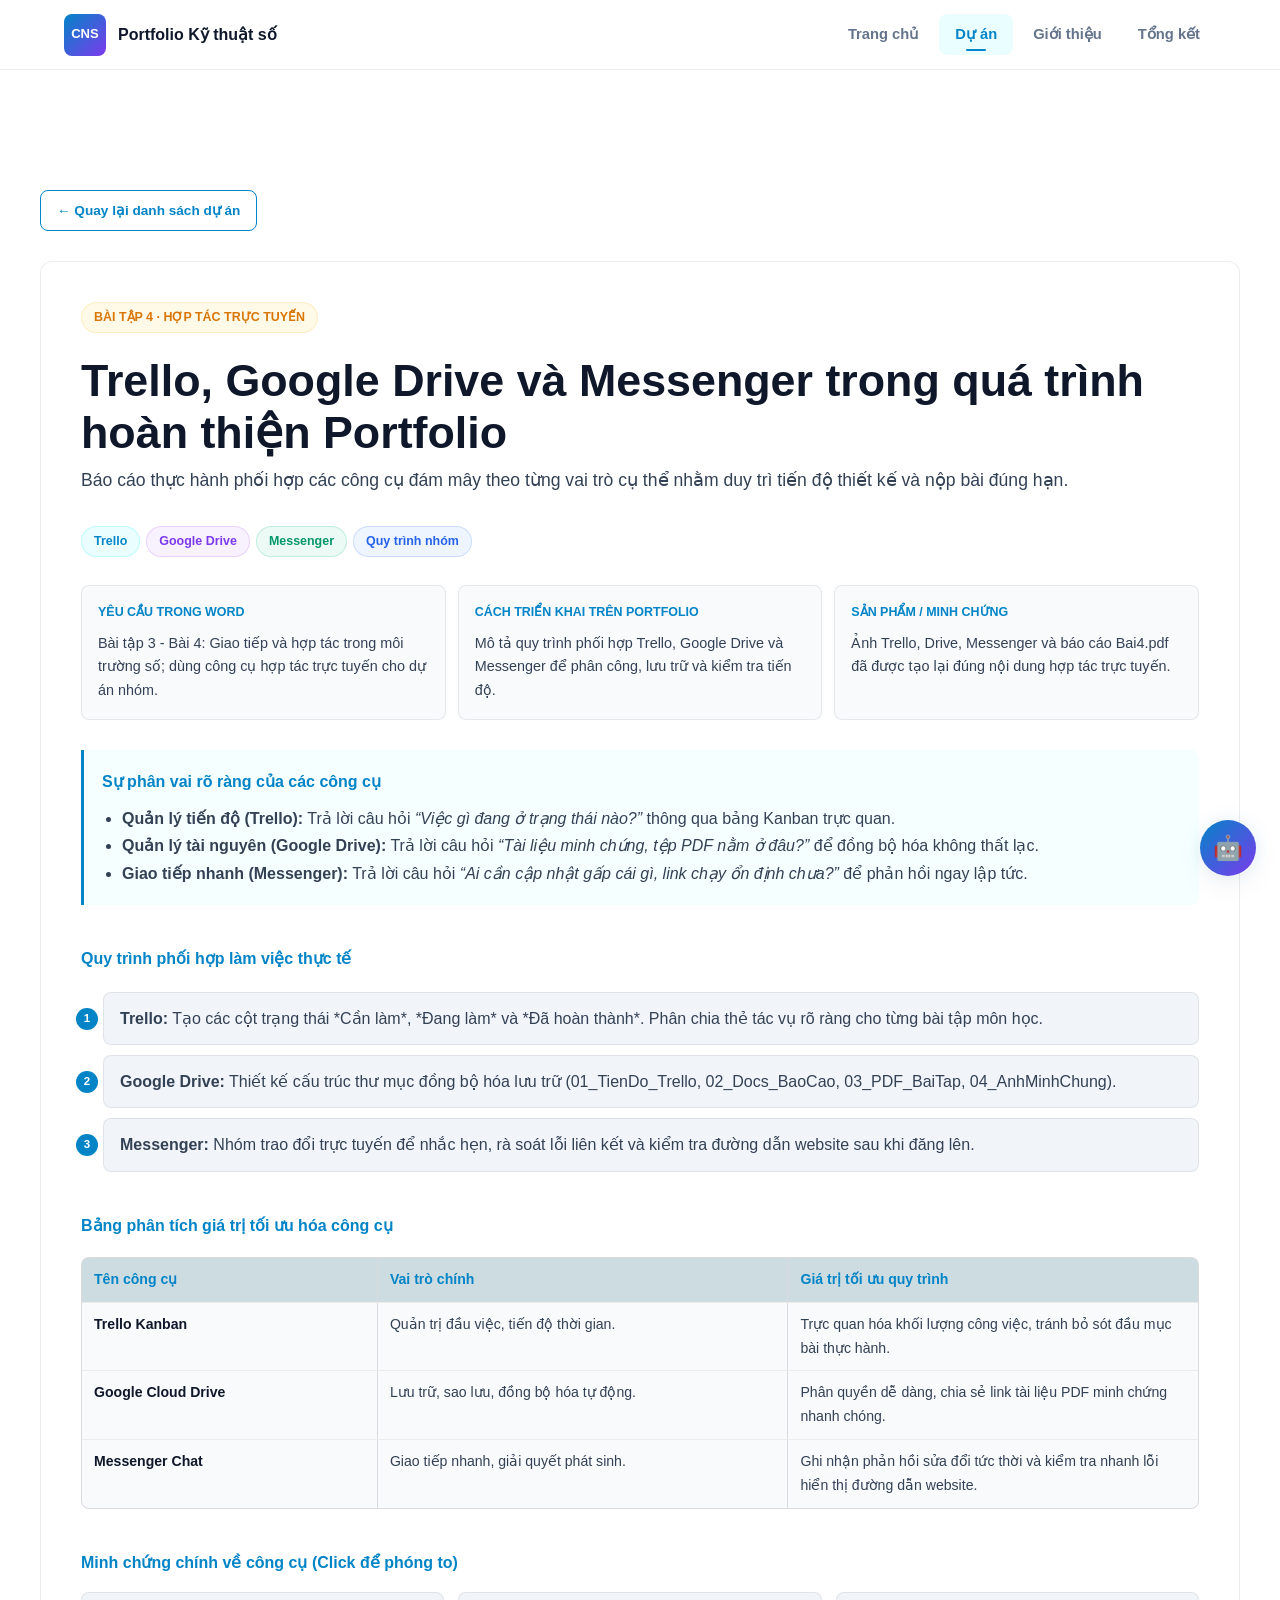
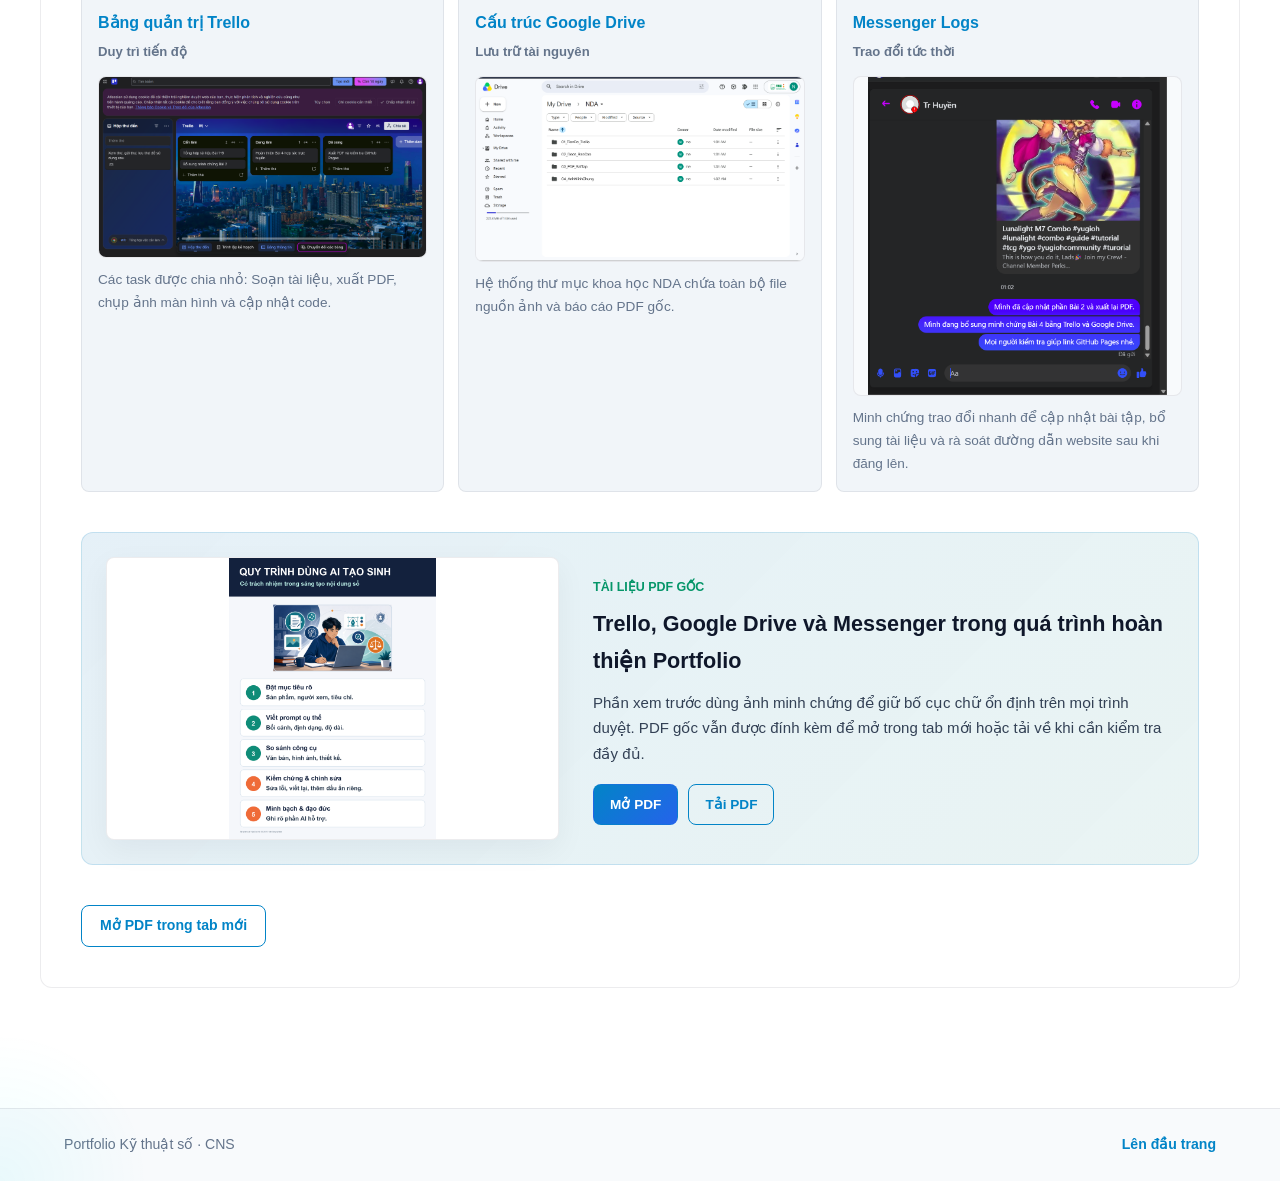
==== commit 1788285f: "Update project-4.html" ====
--- a/Source/project-4.html
+++ b/Source/project-4.html
@@ -1,130 +1,131 @@
-﻿<!DOCTYPE html>
-<html lang="vi">
-<head>
-  <meta charset="utf-8">
-  <meta name="viewport" content="width=device-width, initial-scale=1">
-  <title>Bài tập 4 | Hợp tác trực tuyến</title>
-  <meta name="description" content="Ứng dụng bộ ba công cụ Trello, Google Drive và Messenger để quản trị tiến độ và phối hợp làm việc nhóm hiệu quả.">
-  <link rel="stylesheet" href="styles.css">
-</head>
-<body>
-  <div class="scroll-progress"></div>
-  <div class="page-transition active"><div class="loader-logo">CNS</div></div>
-  <canvas id="matrix-canvas"></canvas>
-
-  <header class="nav-bar">
-    <a class="nav-brand" href="index.html">
-      <span class="nav-logo">CNS</span>
-      <span>Portfolio Kỹ thuật số</span>
-    </a>
-    <nav class="nav-links">
-      <a href="index.html">Trang chủ</a>
-      <a href="projects.html" class="active">Dự án</a>
-      <a href="about.html">Giới thiệu</a>
-      <a href="summary.html">Tổng kết</a>
-    </nav>
-  </header>
-
-  <main class="section-shell">
-    <div style="margin-bottom: 30px;">
-      <a href="projects.html" class="btn btn-ghost btn-sm">&larr; Quay lại danh sách dự án</a>
-    </div>
-
-    <article class="glass-card fade-up" style="padding: clamp(20px, 5vw, 40px);">
-      <div style="margin-bottom: 30px;">
-        <span class="eyebrow">BÀI TẬP 4 &middot; HỢP TÁC TRỰC TUYẾN</span>
-        <h2 style="margin-top: 10px;">Trello, Google Drive và Messenger trong quá trình hoàn thiện Portfolio</h2>
-        <p style="color: var(--text-secondary); font-size: 1.1rem; margin-top: 8px;">
-          Báo cáo thực hành phối hợp các công cụ đám mây theo từng vai trò cụ thể nhằm duy trì tiến độ thiết kế và nộp bài đúng hạn.
-        </p>
-      </div>
-
-      <div class="project-tags" style="padding: 0 0 20px 0;">
-        <span class="tag-chip cyan">Trello</span>
-        <span class="tag-chip purple">Google Drive</span>
-        <span class="tag-chip green">Messenger</span>
-        <span class="tag-chip blue">Quy trình nhóm</span>
-      </div>
-
-      <div class="evidence-block">
-        <h4>Sự phân vai rõ ràng của các công cụ</h4>
-        <ul>
-          <li><strong>Quản lý tiến độ (Trello):</strong> Trả lời câu hỏi <em>“Việc gì đang ở trạng thái nào?”</em> thông qua bảng Kanban trực quan.</li>
-          <li><strong>Quản lý tài nguyên (Google Drive):</strong> Trả lời câu hỏi <em>“Tài liệu minh chứng, tệp PDF nằm ở đâu?”</em> để đồng bộ hóa không thất lạc.</li>
-          <li><strong>Giao tiếp nhanh (Messenger):</strong> Trả lời câu hỏi <em>“Ai cần cập nhật gấp cái gì, link chạy ổn định chưa?”</em> để phản hồi ngay lập tức.</li>
-        </ul>
-      </div>
-
-      <h4 style="margin: 40px 0 10px; color: var(--accent-cyan);">Quy trình phối hợp làm việc thực tế</h4>
-      <ol class="timeline-list">
-        <li><strong>Trello:</strong> Tạo các cột trạng thái *Cần làm*, *Đang làm* và *Đã hoàn thành*. Phân chia thẻ tác vụ rõ ràng cho từng bài tập môn học.</li>
-        <li><strong>Google Drive:</strong> Thiết kế cấu trúc thư mục đồng bộ hóa lưu trữ (01_TienDo_Trello, 02_Docs_BaoCao, 03_PDF_BaiTap, 04_AnhMinhChung).</li>
-        <li><strong>Messenger:</strong> Nhóm trao đổi trực tuyến để nhắc hẹn rà soát lỗi liên kết và kiểm thử hoạt ảnh trên GitHub Pages.</li>
-      </ol>
-
-      <h4 style="margin: 40px 0 10px; color: var(--accent-cyan);">Bảng phân tích giá trị tối ưu hóa công cụ</h4>
-      <div class="strategy-table workflow-table" aria-label="Bảng tối ưu quy trình hợp tác">
-        <div><strong>Tên công cụ</strong><strong>Vai trò chính</strong><strong>Giá trị tối ưu quy trình</strong></div>
-        <div><span>Trello Kanban</span><span>Quản trị đầu việc, tiến độ thời gian.</span><span>Trực quan hóa khối lượng công việc, tránh bỏ sót đầu mục bài thực hành.</span></div>
-        <div><span>Google Cloud Drive</span><span>Lưu trữ, sao lưu, đồng bộ hóa tự động.</span><span>Phân quyền dễ dàng, chia sẻ link tài liệu PDF minh chứng nhanh chóng.</span></div>
-        <div><span>Messenger Chat</span><span>Giao tiếp nhanh, giải quyết phát sinh.</span><span>Ghi nhận phản hồi sửa đổi tức thời, kiểm tra nhanh lỗi hiển thị liên kết.</span></div>
-      </div>
-
-      <h4 style="margin: 40px 0 10px; color: var(--accent-cyan);">Thư viện minh chứng công cụ (Click để phóng to)</h4>
-      <div class="tool-evidence-grid" aria-label="Minh chứng hợp tác trực tuyến Bài 4">
-        <article class="tool-evidence-card">
-          <div class="tool-evidence-head">
-            <strong>Bảng quản trị Trello</strong>
-            <span>Duy trì tiến độ</span>
-          </div>
-          <img class="tool-shot" src="../assets/images/bai4-trello.png" alt="Minh chứng Trello quản lý tiến độ Bài 4">
-          <p>Các task được chia nhỏ: Soạn tài liệu, xuất PDF, chụp ảnh màn hình và cập nhật code.</p>
-        </article>
-        
-        <article class="tool-evidence-card">
-          <div class="tool-evidence-head">
-            <strong>Cấu trúc Google Drive</strong>
-            <span>Lưu trữ tài nguyên</span>
-          </div>
-          <img class="tool-shot" src="../assets/images/bai4-drive.png" alt="Minh chứng Google Drive lưu trữ tài nguyên Bài 4">
-          <p>Hệ thống thư mục khoa học NDA chứa toàn bộ file nguồn ảnh và báo cáo PDF gốc.</p>
-        </article>
-
-        <article class="tool-evidence-card">
-          <div class="tool-evidence-head">
-            <strong>Messenger Logs</strong>
-            <span>Trao đổi tức thời</span>
-          </div>
-          <img class="tool-shot" src="../assets/images/bai4-chat.png" alt="Minh chứng Messenger trao đổi về cập nhật Bài 2, bổ sung minh chứng Bài 4 và kiểm tra GitHub Pages">
-          <p>Báo cáo thảo luận thực tế về việc kiểm tra chéo độ tương thích của link GitHub Pages.</p>
-        </article>
-      </div>
-
-      <div class="link-row" style="margin-top: 40px;">
-        <a href="../assets/pdfs/Bai4.pdf" target="_blank" rel="noopener">Xem báo cáo PDF đầy đủ</a>
-      </div>
-    </article>
-  </main>
-
-  <button class="chatbot-toggle">🤖</button>
-  <div class="chatbot-panel">
-    <div class="chatbot-header">
-      <div class="bot-avatar">🤖</div>
-      <div class="bot-info"><strong>Trợ lý AI</strong><span>Đang trực tuyến</span></div>
-    </div>
-    <div class="chatbot-messages"></div>
-    <div class="chatbot-options"></div>
-  </div>
-  <button class="back-to-top">↑</button>
-
-  <footer class="site-footer">
-    <span>Portfolio Kỹ thuật số &middot; CNS</span>
-    <a href="#" class="back-to-top-link">Lên đầu trang</a>
-  </footer>
-
-  <script src="script.js"></script>
-</body>
-</html>
+<!DOCTYPE html>
+<html lang="vi">
+<head>
+  <meta charset="utf-8">
+  <meta name="viewport" content="width=device-width, initial-scale=1">
+  <title>Bài tập 4 | Hợp tác trực tuyến</title>
+  <meta name="description" content="Ứng dụng bộ ba công cụ Trello, Google Drive và Messenger để quản trị tiến độ và phối hợp làm việc nhóm hiệu quả.">
+  <link rel="stylesheet" href="styles.css">
+</head>
+<body>
+  <div class="scroll-progress"></div>
+  <div class="page-transition active"><div class="loader-logo">CNS</div></div>
+  <canvas id="matrix-canvas"></canvas>
+
+  <header class="nav-bar">
+    <a class="nav-brand" href="index.html">
+      <span class="nav-logo">CNS</span>
+      <span>Portfolio Kỹ thuật số</span>
+    </a>
+    <nav class="nav-links">
+      <a href="index.html">Trang chủ</a>
+      <a href="projects.html" class="active">Dự án</a>
+      <a href="about.html">Giới thiệu</a>
+      <a href="summary.html">Tổng kết</a>
+    </nav>
+  </header>
+
+  <main class="section-shell">
+    <div style="margin-bottom: 30px;">
+      <a href="projects.html" class="btn btn-ghost btn-sm">&larr; Quay lại danh sách dự án</a>
+    </div>
+
+    <article class="glass-card fade-up" style="padding: clamp(20px, 5vw, 40px);">
+      <div style="margin-bottom: 30px;">
+        <span class="eyebrow">BÀI TẬP 4 &middot; HỢP TÁC TRỰC TUYẾN</span>
+        <h2 style="margin-top: 10px;">Trello, Google Drive và Messenger trong quá trình hoàn thiện Portfolio</h2>
+        <p style="color: var(--text-secondary); font-size: 1.1rem; margin-top: 8px;">
+          Báo cáo thực hành phối hợp các công cụ đám mây theo từng vai trò cụ thể nhằm duy trì tiến độ thiết kế và nộp bài đúng hạn.
+        </p>
+      </div>
+
+      <div class="project-tags" style="padding: 0 0 20px 0;">
+        <span class="tag-chip cyan">Trello</span>
+        <span class="tag-chip purple">Google Drive</span>
+        <span class="tag-chip green">Messenger</span>
+        <span class="tag-chip blue">Quy trình nhóm</span>
+      </div>
+
+      <div class="evidence-block">
+        <h4>Sự phân vai rõ ràng của các công cụ</h4>
+        <ul>
+          <li><strong>Quản lý tiến độ (Trello):</strong> Trả lời câu hỏi <em>“Việc gì đang ở trạng thái nào?”</em> thông qua bảng Kanban trực quan.</li>
+          <li><strong>Quản lý tài nguyên (Google Drive):</strong> Trả lời câu hỏi <em>“Tài liệu minh chứng, tệp PDF nằm ở đâu?”</em> để đồng bộ hóa không thất lạc.</li>
+          <li><strong>Giao tiếp nhanh (Messenger):</strong> Trả lời câu hỏi <em>“Ai cần cập nhật gấp cái gì, link chạy ổn định chưa?”</em> để phản hồi ngay lập tức.</li>
+        </ul>
+      </div>
+
+      <h4 style="margin: 40px 0 10px; color: var(--accent-cyan);">Quy trình phối hợp làm việc thực tế</h4>
+      <ol class="timeline-list">
+        <li><strong>Trello:</strong> Tạo các cột trạng thái *Cần làm*, *Đang làm* và *Đã hoàn thành*. Phân chia thẻ tác vụ rõ ràng cho từng bài tập môn học.</li>
+        <li><strong>Google Drive:</strong> Thiết kế cấu trúc thư mục đồng bộ hóa lưu trữ (01_TienDo_Trello, 02_Docs_BaoCao, 03_PDF_BaiTap, 04_AnhMinhChung).</li>
+        <li><strong>Messenger:</strong> Nhóm trao đổi trực tuyến để nhắc hẹn, rà soát lỗi liên kết và kiểm tra đường dẫn website sau khi đăng lên.</li>
+      </ol>
+
+      <h4 style="margin: 40px 0 10px; color: var(--accent-cyan);">Bảng phân tích giá trị tối ưu hóa công cụ</h4>
+      <div class="strategy-table workflow-table" aria-label="Bảng tối ưu quy trình hợp tác">
+        <div><strong>Tên công cụ</strong><strong>Vai trò chính</strong><strong>Giá trị tối ưu quy trình</strong></div>
+        <div><span>Trello Kanban</span><span>Quản trị đầu việc, tiến độ thời gian.</span><span>Trực quan hóa khối lượng công việc, tránh bỏ sót đầu mục bài thực hành.</span></div>
+        <div><span>Google Cloud Drive</span><span>Lưu trữ, sao lưu, đồng bộ hóa tự động.</span><span>Phân quyền dễ dàng, chia sẻ link tài liệu PDF minh chứng nhanh chóng.</span></div>
+        <div><span>Messenger Chat</span><span>Giao tiếp nhanh, giải quyết phát sinh.</span><span>Ghi nhận phản hồi sửa đổi tức thời và kiểm tra nhanh lỗi hiển thị đường dẫn website.</span></div>
+      </div>
+
+      <h4 style="margin: 40px 0 10px; color: var(--accent-cyan);">Minh chứng chính về công cụ (Click để phóng to)</h4>
+      <div class="tool-evidence-grid" aria-label="Minh chứng hợp tác trực tuyến Bài 4">
+        <article class="tool-evidence-card">
+          <div class="tool-evidence-head">
+            <strong>Bảng quản trị Trello</strong>
+            <span>Duy trì tiến độ</span>
+          </div>
+          <img class="tool-shot" src="../assets/images/bai4-trello.png" alt="Minh chứng Trello quản lý tiến độ Bài 4">
+          <p>Các task được chia nhỏ: Soạn tài liệu, xuất PDF, chụp ảnh màn hình và cập nhật code.</p>
+        </article>
+        
+        <article class="tool-evidence-card">
+          <div class="tool-evidence-head">
+            <strong>Cấu trúc Google Drive</strong>
+            <span>Lưu trữ tài nguyên</span>
+          </div>
+          <img class="tool-shot" src="../assets/images/bai4-drive.png" alt="Minh chứng Google Drive lưu trữ tài nguyên Bài 4">
+          <p>Hệ thống thư mục khoa học NDA chứa toàn bộ file nguồn ảnh và báo cáo PDF gốc.</p>
+        </article>
+
+        <article class="tool-evidence-card">
+          <div class="tool-evidence-head">
+            <strong>Messenger Logs</strong>
+            <span>Trao đổi tức thời</span>
+          </div>
+          <img class="tool-shot" src="../assets/images/bai4-chat.png" alt="Minh chứng Messenger trao đổi về cập nhật bài tập, bổ sung minh chứng Bài 4 và kiểm tra đường dẫn website">
+          <p>Minh chứng trao đổi nhanh để cập nhật bài tập, bổ sung tài liệu và rà soát đường dẫn website sau khi đăng lên.</p>
+        </article>
+
+      </div>
+
+      <div class="link-row" style="margin-top: 40px;">
+        <a href="../assets/pdfs/Bai4.pdf?v=3" target="_blank" rel="noopener">Xem báo cáo PDF đầy đủ</a>
+      </div>
+    </article>
+  </main>
+
+  <button class="chatbot-toggle">🤖</button>
+  <div class="chatbot-panel">
+    <div class="chatbot-header">
+      <div class="bot-avatar">🤖</div>
+      <div class="bot-info"><strong>Trợ lý AI</strong><span>Đang trực tuyến</span></div>
+    </div>
+    <div class="chatbot-messages"></div>
+    <div class="chatbot-options"></div>
+  </div>
+  <button class="back-to-top">↑</button>
+
+  <footer class="site-footer">
+    <span>Portfolio Kỹ thuật số &middot; CNS</span>
+    <a href="#" class="back-to-top-link">Lên đầu trang</a>
+  </footer>
+
+  <script src="script.js"></script>
+</body>
+</html>
 
 
 
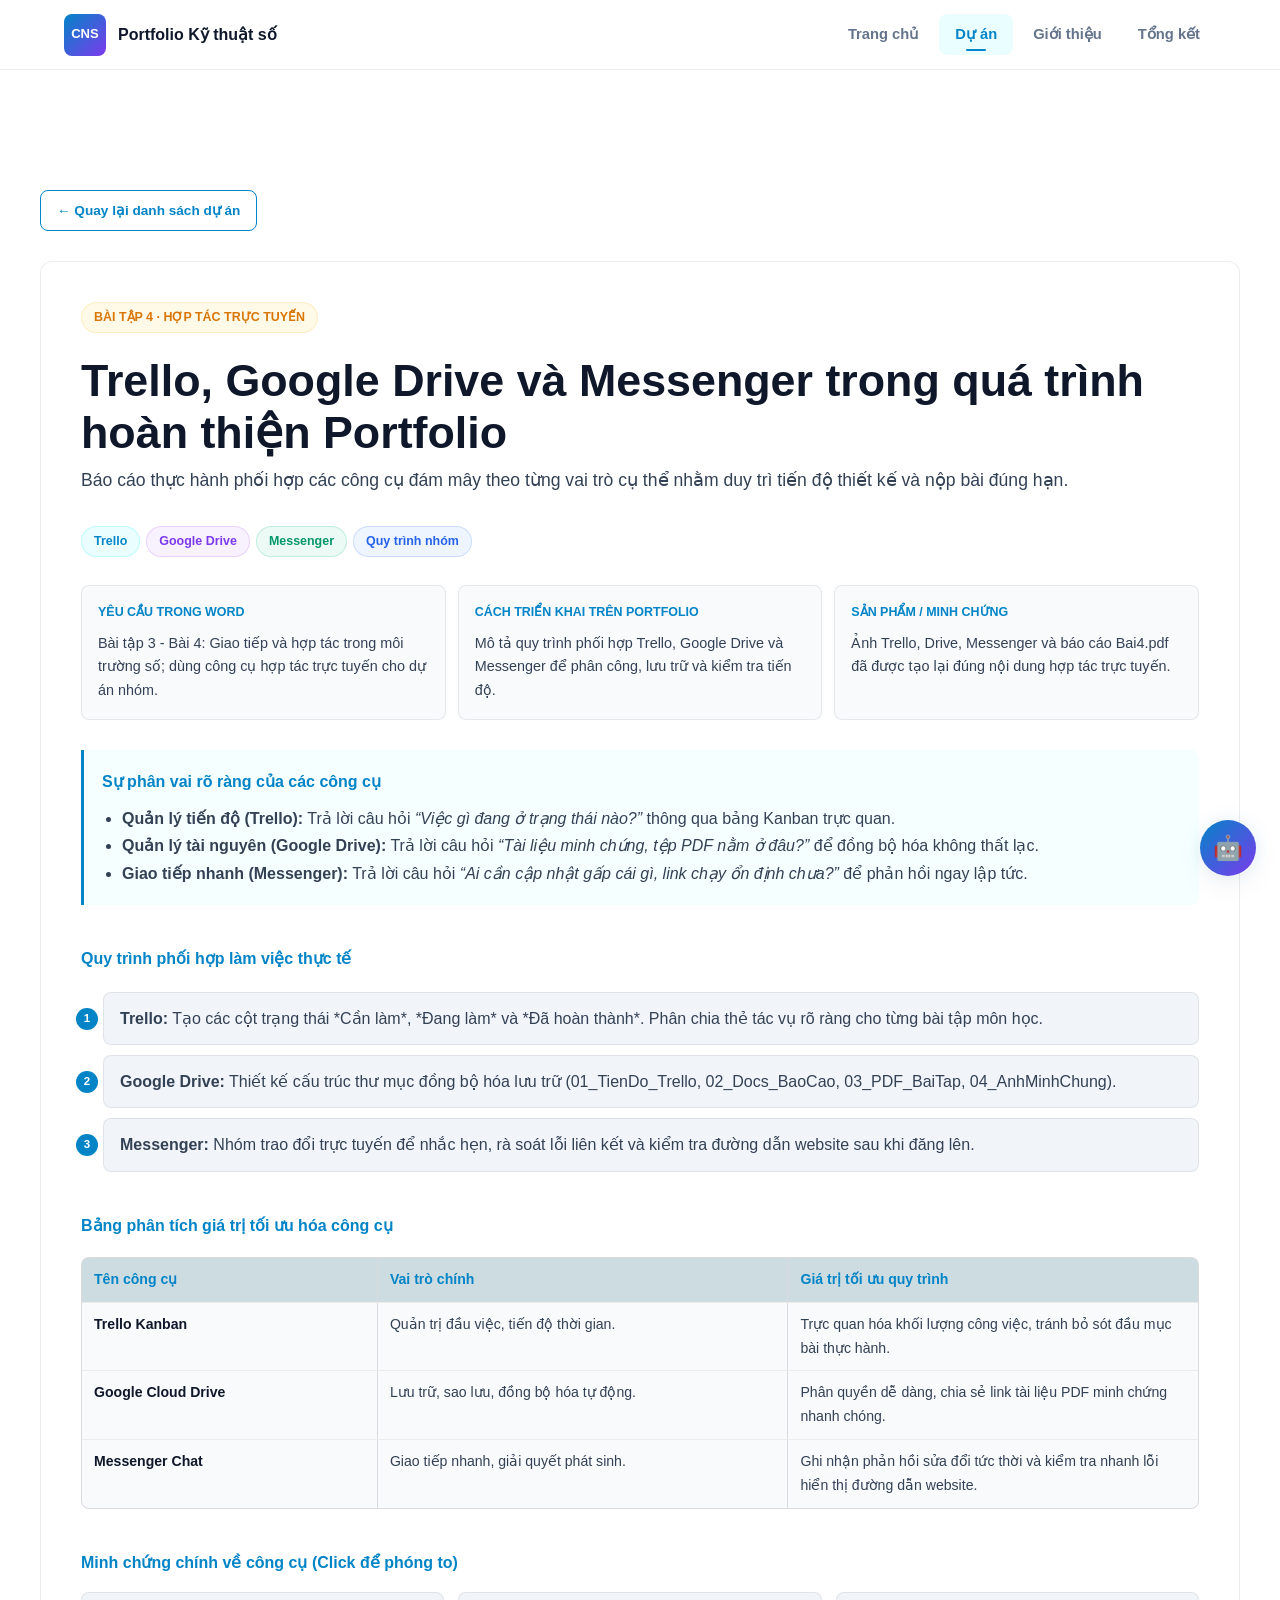
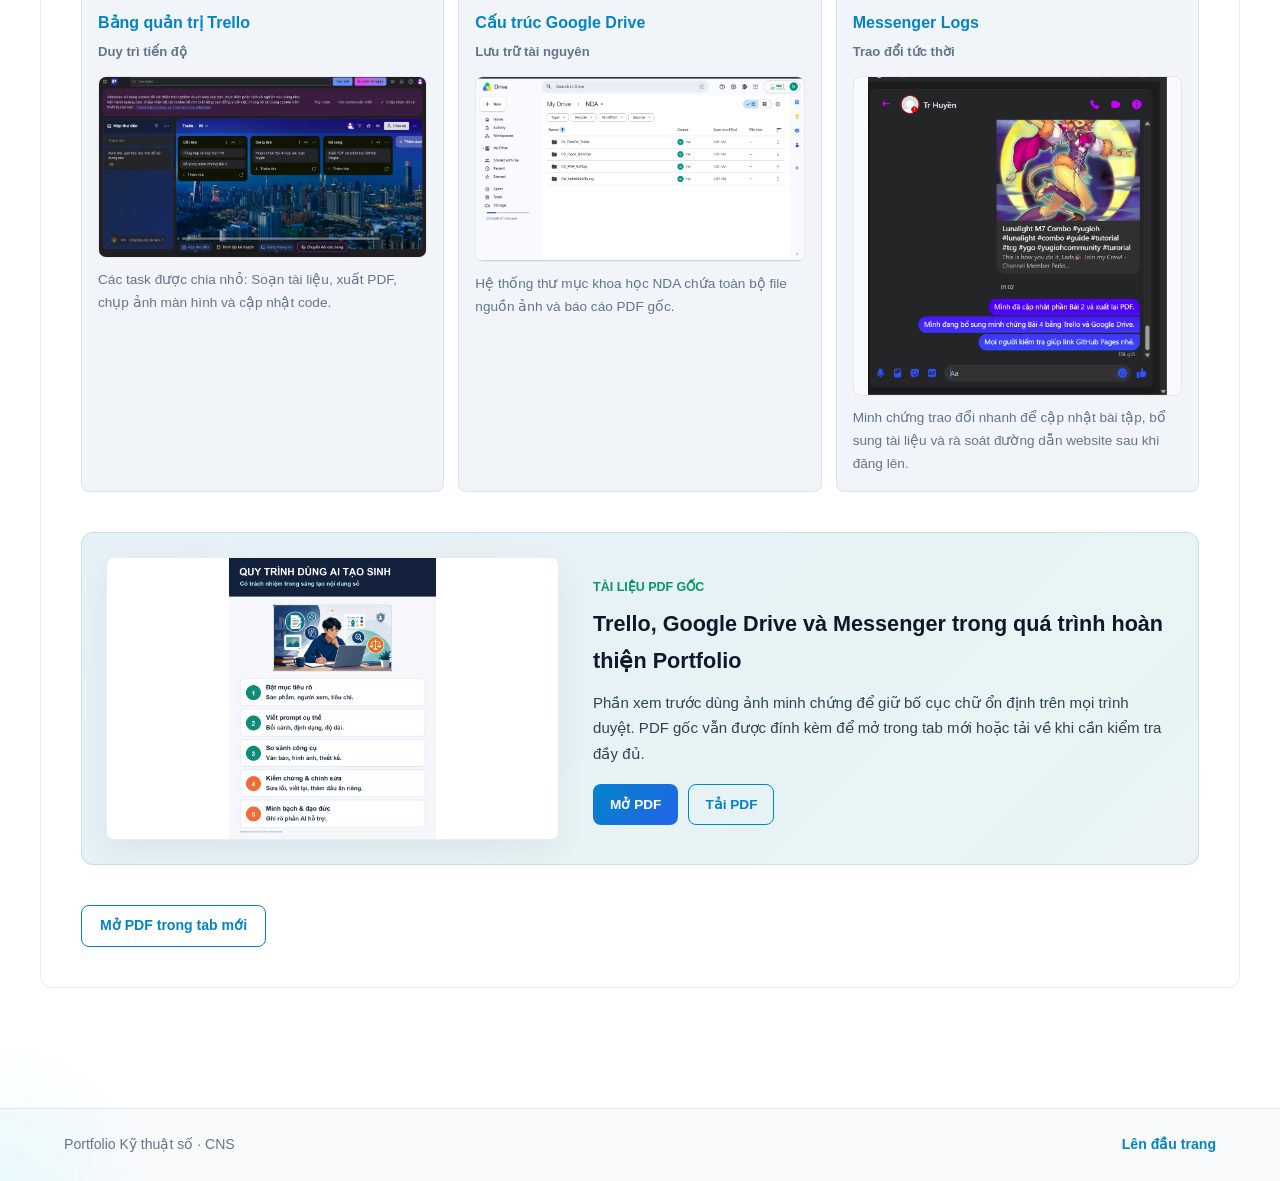
==== commit 3b0dded7: "Update project-4.html" ====
--- a/Source/project-4.html
+++ b/Source/project-4.html
@@ -102,7 +102,7 @@
       </div>
 
       <div class="link-row" style="margin-top: 40px;">
-        <a href="../assets/pdfs/Bai4.pdf?v=3" target="_blank" rel="noopener">Xem báo cáo PDF đầy đủ</a>
+        <a href="../assets/pdfs/Bai4.pdf?v=4" target="_blank" rel="noopener">Xem báo cáo PDF đầy đủ</a>
       </div>
     </article>
   </main>
